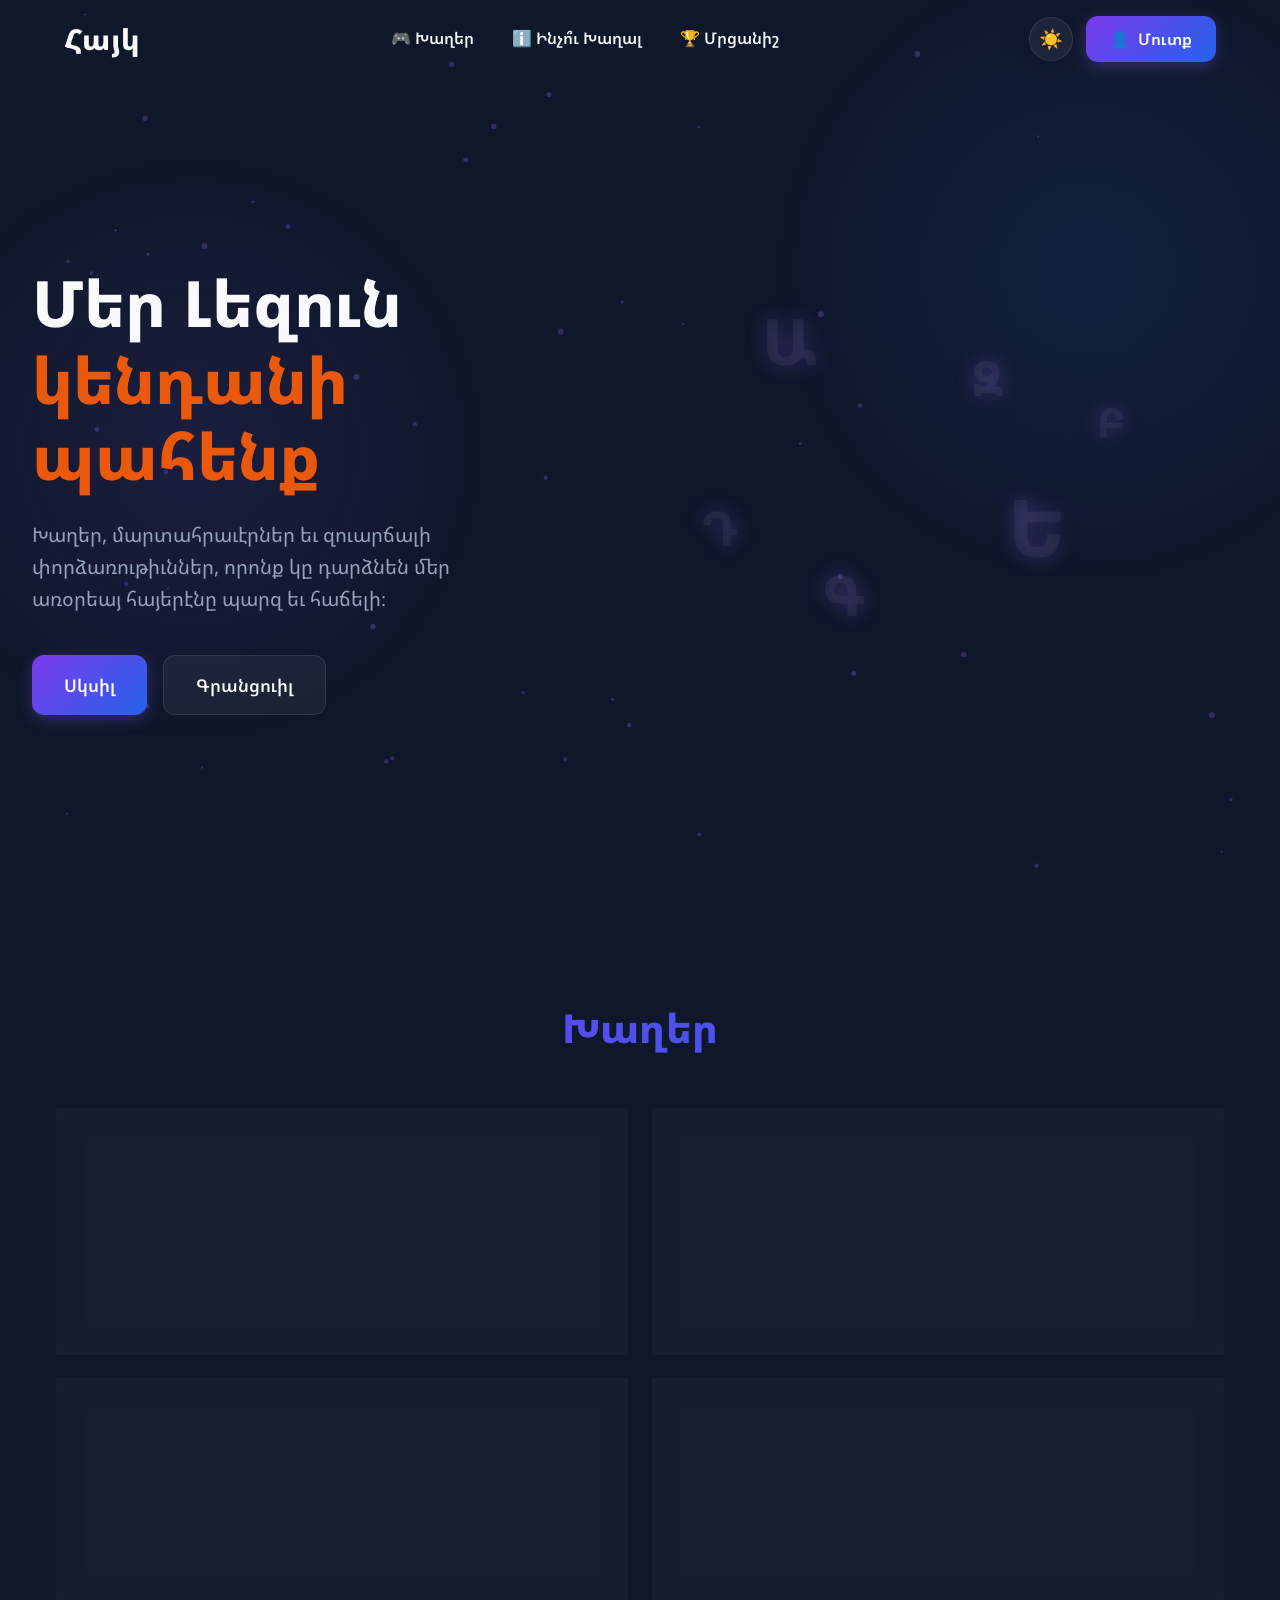
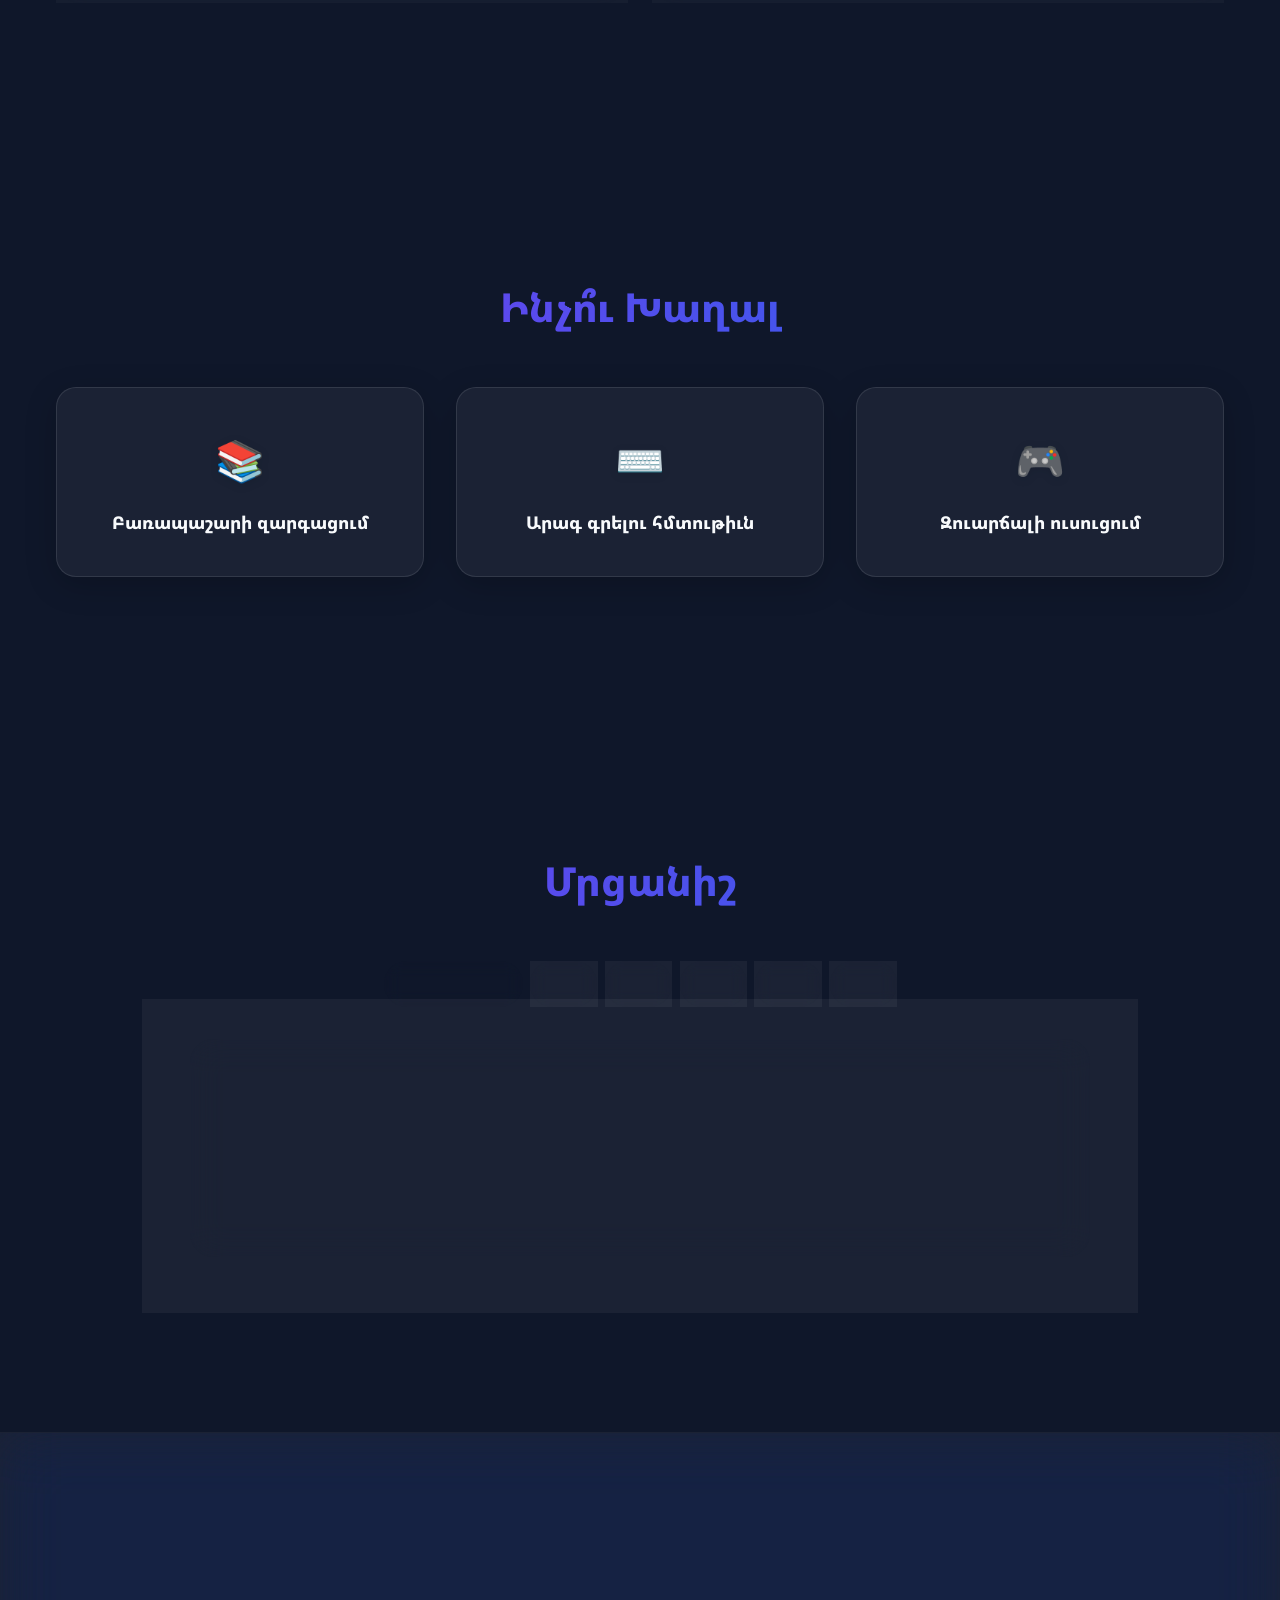
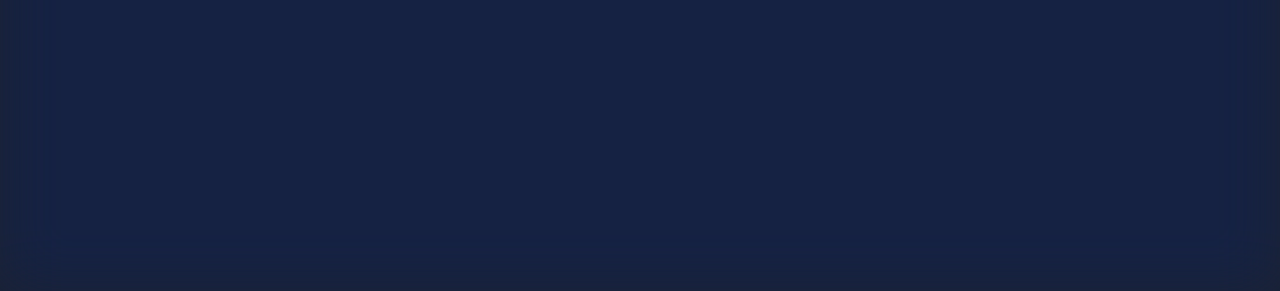
==== index.html @ 2da4c145 "Add files via upload" ====
<!DOCTYPE html>
<html lang="hy">

<head>
    <meta charset="UTF-8">
    <meta name="viewport" content="width=device-width, initial-scale=1.0, maximum-scale=1.0, user-scalable=no">
    <title>Հայկ</title>
    <!-- Fonts -->
    <link href="https://fonts.googleapis.com/css2?family=Noto+Sans+Armenian:wght@300;400;600;800&display=swap"
        rel="stylesheet">
    <link rel="stylesheet" href="css/style.css">
    <!-- PWA -->
    <link rel="manifest" href="manifest.json">
    <meta name="theme-color" content="#8b5cf6">
    <meta name="apple-mobile-web-app-capable" content="yes">
    <meta name="apple-mobile-web-app-status-bar-style" content="black-translucent">
    <link rel="apple-touch-icon" href="pics/logo.png">
    <link rel="icon" type="image/png" href="pics/logo.png">
    <!-- Supabase -->
    <script src="https://cdn.jsdelivr.net/npm/@supabase/supabase-js@2"></script>
    <script>
        // Failsafe: hide loader after 3 seconds if JS fails
        setTimeout(() => {
            const loader = document.getElementById('loader');
            if (loader && !loader.classList.contains('hidden')) {
                loader.classList.add('hidden');
                console.log('Loader hidden by failsafe');
            }
        }, 3000);
    </script>
</head>

<body class="dark-mode">
    <!-- Loading Overlay -->
    <div id="loader" class="loader-overlay">
        <div class="loader-spinner"></div>
    </div>

    <!-- Particles container -->
    <div id="particles-js"></div>

    <!-- Navbar -->
    <nav class="navbar">
        <div class="nav-container">
            <a href="#" class="logo">Հայկ</a>
            <div class="nav-links">
                <a href="#games" title="Խաղեր"><span class="nav-icon">🎮</span> <span class="nav-text">Խաղեր</span></a>
                <a href="#about" id="nav-dashboard-link" title="Մեր մասին"><span class="nav-icon">ℹ️</span> <span
                        class="nav-text">Ինչո՞ւ Խաղալ</span></a>
                <a href="#leaderboard" title="Մրցանիշ"><span class="nav-icon">🏆</span> <span
                        class="nav-text">Մրցանիշ</span></a>
            </div>
            <div class="nav-actions">
                <button id="dark-mode-toggle" class="icon-btn" aria-label="Toggle Dark Mode">☀️</button>
                <button id="auth-btn" class="btn-primary auth-btn-icon"><span class="auth-icon">👤</span> <span
                        class="auth-text">Մուտք</span></button>
                <button class="mobile-menu-btn" aria-label="Menu">☰</button>
            </div>
        </div>
    </nav>

    <!-- Hero Section -->
    <header id="hero" class="hero">
        <div class="hero-content">
            <h1 class="hero-title">Մեր Լեզուն<br><span>կենդանի պահենք</span></h1>
            <p class="hero-subtitle">Խաղեր, մարտահրաւէրներ եւ զուարճալի փորձառութիւններ, որոնք կը դարձնեն մեր առօրեայ հայերէնը պարզ եւ հաճելի։</p>
            <div class="hero-buttons">
                <a href="#games" class="btn-primary large">Սկսիլ</a>
                <button id="hero-signup-btn" class="btn-secondary large">Գրանցուիլ</button>
            </div>
        </div>
        <div class="hero-visual">
            <div class="floating-letters">
                <span>Ա</span><span>Բ</span><span>Գ</span><span>Դ</span><span>Ե</span><span>Զ</span>
            </div>
        </div>
    </header>

    <!-- Games Section -->
    <section id="games" class="section games-section">
        <h2 class="section-title">Խաղեր</h2>
        <div class="playful-games-grid">

            <!-- Game Card 1: Wordle -->
            <div class="app-card wordle-card">
                <div class="app-card-icon">🔠</div>
                <div class="app-card-info">
                    <h3>Բառիկ</h3>
                    <p>Գուշակէ՛ 5-տառնոց գաղտնի բառը: Ունիս միայն 6 փորձ 🧠</p>
                    <div class="app-card-tags">
                        <span class="tag">Տրամաբանութիւն</span>
                        <span class="tag">Ամէնօրեայ</span>
                    </div>
                </div>
                <a href="wordle.html" class="play-action-btn">
                    <span class="play-arrow">▶</span> <span class="btn-text">Խաղալ</span>
                </a>
            </div>

            <!-- Game Card 2: Typing -->
            <div class="app-card typing-card">
                <div class="app-card-icon">⚡</div>
                <div class="app-card-info">
                    <h3>Արագատիպ</h3>
                    <p>Որքա՞ն արագ կրնաս գրել: Փորձէ՛ քու մատներուդ արագութիւնը ժամանակին դէմ ⏱️</p>
                    <div class="app-card-tags">
                        <span class="tag">Արագութիւն</span>
                        <span class="tag">Մրցակցութիւն</span>
                    </div>
                </div>
                <a href="typing-game.html" class="play-action-btn">
                    <span class="play-arrow">▶</span> <span class="btn-text">Խաղալ</span>
                </a>
            </div>

            <!-- Game Card 3: Space -->
            <div class="app-card space-card">
                <div class="app-card-icon">🚀</div>
                <div class="app-card-info">
                    <h3>Աստղային Մարտ</h3>
                    <p>Պաշտպանէ՛ մոլորակդ ինկող աստղաքարերէն՝ արագ եւ ճիշդ գրելով 🌌</p>
                    <div class="app-card-tags">
                        <span class="tag">Արկածային</span>
                        <span class="tag">Արագութիւն</span>
                    </div>
                </div>
                <a href="ztype-game.html" class="play-action-btn">
                    <span class="play-arrow">▶</span> <span class="btn-text">Խաղալ</span>
                </a>
            </div>

            <!-- Game Card 4: Unscramble -->
            <div class="app-card bee-card">
                <div class="app-card-icon">🧩</div>
                <div class="app-card-info">
                    <h3>Տառախառն</h3>
                    <p>Վերադասաւորէ՛ տառերը եւ գտի՛ր պահուած բոլոր բառերը: Գտի՛ր գլխաւոր բառը 🔀</p>
                    <div class="app-card-tags">
                        <span class="tag">Բառապաշար</span>
                        <span class="tag">Հանգիստ</span>
                    </div>
                </div>
                <a href="spelling-bee.html" class="play-action-btn">
                    <span class="play-arrow">▶</span> <span class="btn-text">Խաղալ</span>
                </a>
            </div>

        </div>
    </section>

    <!-- Personal Dashboard (Shown when logged in) -->
    <section id="personal-dashboard" class="section personal-dashboard-section" style="display: none;">
        <h2 class="section-title">Արդիւնքներդ</h2>
        <div class="dashboard-grid playful-grid">

            <!-- Rank & XP Card -->
            <div class="dash-card xp-card playful-card glow-card">
                <div class="card-badge">🎯 Նպատակակէտ</div>
                <div class="rank-display">
                    <div class="rank-icon-wrapper" id="dash-rank-icon">🟤</div>
                    <div class="rank-info">
                        <h3 id="dash-rank-name">Պղինձ Գ</h3>
                        <div class="xp-value"><span id="dash-xp">0</span> <span class="xp-label">XP</span></div>
                    </div>
                </div>
                <div class="next-milestone playful-milestone" id="dash-milestone">
                    <div class="milestone-header">
                        <small id="dash-next-text">Յաջորդը՝ 1000 XP</small>
                    </div>
                    <div class="milestone-bar playful-bar">
                        <div class="milestone-fill candy-stripe" style="width: 0%;"></div>
                    </div>
                </div>
            </div>

            <!-- Streak Card -->
            <div class="dash-card streak-card playful-card bounce-hover">
                <div class="streak-header-playful">
                    <div class="fire-icon-large">🔥</div>
                    <div class="streak-details">
                        <h3>Օրական Շարք</h3>
                        <div class="streak-number-playful"><span id="dash-streak">0</span> Օր</div>
                    </div>
                </div>
                <div class="streak-calendar playful-calendar" id="dash-calendar">
                    <!-- Days will be generated by JS -->
                </div>
                <p class="dash-hint bubble-hint">Պահպանէ՛ շարքդ ամէն օր խաղալով:</p>
            </div>

        </div>
    </section>

    <!-- Why Play Section (Shown when logged out) -->
    <section id="about" class="section why-play-section">
        <h2 class="section-title">Ինչո՞ւ Խաղալ</h2>
        <div class="benefits-grid">
            <div class="benefit-card">
                <div class="b-icon">📚</div>
                <h4>Բառապաշարի զարգացում</h4>
            </div>
            <div class="benefit-card">
                <div class="b-icon">⌨️</div>
                <h4>Արագ գրելու հմտութիւն</h4>
            </div>
            <div class="benefit-card">
                <div class="b-icon">🎮</div>
                <h4>Զուարճալի ուսուցում</h4>
            </div>
        </div>
    </section>

    <!-- Leaderboard -->
    <section id="leaderboard" class="section leaderboard-section">
        <h2 class="section-title">Մրցանիշ</h2>

        <div class="leaderboard-filters">
            <button class="filter-btn active" data-game="total">Ընդհանուր</button>
            <button class="filter-btn" data-game="streak" title="Շարք">🔥</button>
            <button class="filter-btn" data-game="wordle" title="Բառիկ">🔠</button>
            <button class="filter-btn" data-game="bee" title="Տառախառն">🧩</button>
            <button class="filter-btn" data-game="typing" title="Արագատիպ">⚡</button>
            <button class="filter-btn" data-game="ztype" title="Աստղային Մարտ">🚀</button>
        </div>

        <div class="leaderboard-container glass-panel">
            <table class="leaderboard-table">
                <thead>
                    <tr>
                        <th>#</th>
                        <th>Անուն</th>
                        <th id="leaderboard-value-header" style="text-align: center;">XP</th>
                    </tr>
                </thead>
                <tbody id="leaderboard-body">
                    <!-- Dynamic rows will be inserted here -->
                    <tr>
                        <td colspan="3" style="text-align: center;">
                            <div class="dots-loader"><span></span><span></span><span></span></div>
                        </td>
                    </tr>
                </tbody>
            </table>
            <div class="leaderboard-footer" style="gap: 1rem;">
                <button id="show-all-leaderboard" class="btn-secondary small">Տեսնել աւելին</button>
                <button id="collapse-leaderboard" class="btn-secondary small" style="display: none;"
                    title="Փակել">🔼</button>
            </div>
        </div>
    </section>

    <!-- Footer -->
    <footer>
        <div class="footer-content">
            <div class="footer-brand">
                <div class="footer-logo">Հայկ |</div>
                <img src="pics/լոկո.png" alt="Հայկ լոգո" class="footer-logo-image">
            </div>
            <p>
                Ս.Պ.Միութեան «Ա. Մանուկեան» մասնաճիւղի <strong>ԳՐԱԿԱՆ ՅԱՆՁՆԱԽՈՒՄԲ</strong>
            </p>
            <div class="social-links">
                <a href="https://www.instagram.com/arf_sbm/">IG</a>
                <a href="https://www.facebook.com/profile.php?id=100078389700639">FB</a>
            </div>
            <div class="copyright"><a href="privacy-policy.html" style="color: inherit;text-decoration: none;">© 2026 Հայկ. Բոլոր իրաւունքները պաշտպանուած են։</a></div>
        </div>
    </footer>

    <!-- Auth Modal -->
    <div id="auth-modal" class="modal">
        <div class="modal-content glass-panel">
            <button class="close-modal" aria-label="Close Modal">&times;</button>
            <div class="auth-tabs">
                <button class="auth-tab active" data-tab="login">Մուտք</button>
                <button class="auth-tab" data-tab="signup">Գրանցուիլ</button>
            </div>

            <!-- Login Form -->
            <form id="login-form" class="auth-form active">
                <div class="form-group">
                    <label for="login-email">Ել-նամակ</label>
                    <input type="email" id="login-email" required>
                </div>
                <div class="form-group">
                    <label for="login-password">Գաղտնաբառ</label>
                    <input type="password" id="login-password" required>
                </div>
                <button type="submit" class="btn-primary w-100">Մուտք</button>
                
                <div class="auth-divider"><span>կամ</span></div>
                
                <button type="button" class="btn-google w-100" id="google-login-btn">
                    <img src="https://www.google.com/favicon.ico" alt="Google"> Շարունակել Google-ով
                </button>
                
                <div class="form-error" id="login-error"></div>
            </form>

            <!-- Signup Form -->
            <form id="signup-form" class="auth-form">
                <div class="form-group">
                    <label for="signup-name">Անուն</label>
                    <input type="text" id="signup-name" required pattern="^[ \u0530-\u058F]+$"
                        title="Խնդրեմ գրեցէ՛ք միայն հայերէն տառերով">
                </div>
                <div class="form-group">
                    <label for="signup-email">Ել-նամակ</label>
                    <input type="email" id="signup-email" required>
                </div>
                <div class="form-group">
                    <label for="signup-password">Գաղտնաբառ (նուազագոյնը 6 գիր)</label>
                    <input type="password" id="signup-password" required minlength="6">
                </div>
                <button type="submit" class="btn-primary w-100">Գրանցուիլ</button>
                
                <div class="auth-divider"><span>կամ</span></div>
                
                <button type="button" class="btn-google w-100" id="google-signup-btn">
                    <img src="https://www.google.com/favicon.ico" alt="Google"> Շարունակել Google-ով
                </button>
                
                <div class="form-error" id="signup-error"></div>
            </form>

            <!-- Verification Form (Hidden by default) -->
            <div id="verify-section" class="auth-form">
                <h3 style="margin-bottom: 1rem; text-align: center;">Հաստատել ել-նամակը</h3>
                <p style="font-size: 0.9rem; color: var(--text-muted); margin-bottom: 1.5rem; text-align: center;">
                    Մենք ձեր հաստատման թիւը ղրկեցինք ձեր ել-նամակին:
                </p>
                <div class="form-group">
                    <label for="verify-code">Հաստատման թիւ</label>
                    <input type="text" id="verify-code" placeholder="12345678" maxlength="8"
                        style="text-align: center; letter-spacing: 5px; font-size: 1.2rem;" required>
                </div>
                <button id="verify-btn" class="btn-primary w-100">Հաստատել</button>
                <div class="form-error" id="verify-error"></div>
                <button id="back-to-signup"
                    style="background: none; border: none; color: var(--primary); margin-top: 1rem; cursor: pointer; width: 100%; font-weight: 600;">Յետ
                    դէպի գրանցում</button>
            </div>
        </div>
    </div>

    <!-- Name Prompt Modal (For Google users/Missing Armenian name) - NON-SKIPPABLE -->
    <div id="name-prompt-modal" class="modal" data-noskip="true">
        <div class="modal-content glass-panel" style="max-width: 450px;">
            <h2 style="text-align: center; margin-bottom: 1rem;">Բարի եկաք</h2>
            <p style="text-align: center; margin-bottom: 2rem; color: var(--text-muted);">Խնդրեմ գրեցէ՛ք ձեր անունը <strong>հայերէն տառերով</strong> շարունակելու համար:</p>
            
            <form id="name-prompt-form">
                <div class="form-group">
                    <label for="prompt-full-name">Ձեր Անունը</label>
                    <input type="text" id="prompt-full-name" required placeholder="Անուն" pattern="^[ \u0530-\u058F]+$" title="Խնդրեմ գրեցէ՛ք միայն հայերէն տառերով">
                </div>
                <button type="submit" class="btn-primary w-100" style="padding: 1rem;">Հաստատել</button>
            </form>
        </div>
    </div>

    <!-- Toast Notification Container -->
    <div id="toast-container"></div>

    <script src="js/api.js"></script>
    <script src="js/app.js"></script>
</body>

</html>
---- css/style.css ----
/* css/style.css */
@import url('https://fonts.googleapis.com/css2?family=Noto+Sans+Armenian:wght@300;400;600;800&family=Outfit:wght@400;600;700;800&display=swap');

:root {
    /* Light Mode (Default variables if not dark mode) */
    --bg-darker: #f8fafc;
    --text-light: #0f172a;
    --text-muted: #475569;
    --primary: #7c3aed;
    --secondary: #2563eb;
    --accent: #ea580c;

    --glass-bg: rgba(255, 255, 255, 0.5);
    --glass-border: rgba(255, 255, 255, 0.7);
    --glass-shadow: 0 8px 32px 0 rgba(31, 38, 135, 0.1);

    --font-main: 'Noto Sans Armenian', 'Outfit', sans-serif;
}

body.dark-mode {
    /* Dark Mode variables */
    --bg-darker: #0f172a;
    --text-light: #f8fafc;
    --text-muted: #94a3b8;

    --glass-bg: rgba(255, 255, 255, 0.05);
    --glass-border: rgba(255, 255, 255, 0.1);
    --glass-shadow: 0 8px 32px 0 rgba(0, 0, 0, 0.2);
}

* {
    margin: 0;
    padding: 0;
    box-sizing: border-box;
    -webkit-tap-highlight-color: transparent;
    -webkit-touch-callout: none; 
    -webkit-user-select: none;   
    -moz-user-select: none;      
    -ms-user-select: none;      
    user-select: none;
}

html {
    scroll-behavior: smooth;
}

body {
    font-family: var(--font-main);
    background-color: var(--bg-darker);
    color: var(--text-light);
    line-height: 1.6;
    overflow-x: hidden;
    transition: background-color 0.3s ease, color 0.3s ease;
}

/* Background effects */
body::before {
    content: '';
    position: fixed;
    top: 0;
    left: 0;
    width: 100%;
    height: 100%;
    background: radial-gradient(circle at 15% 50%, rgba(139, 92, 246, 0.15), transparent 30%),
        radial-gradient(circle at 85% 30%, rgba(59, 130, 246, 0.15), transparent 30%);
    z-index: -2;
    pointer-events: none;
}

body.dark-mode::before {
    background: radial-gradient(circle at 15% 50%, rgba(139, 92, 246, 0.1), transparent 25%),
        radial-gradient(circle at 85% 30%, rgba(59, 130, 246, 0.1), transparent 25%);
}

/* Particles Canvas */
#particles-canvas {
    position: fixed;
    top: 0;
    left: 0;
    width: 100%;
    height: 100%;
    z-index: -1;
    pointer-events: none;
}

/* Loading Animation */
.loader-overlay {
    position: fixed;
    top: 0;
    left: 0;
    width: 100%;
    height: 100%;
    background: var(--bg-darker);
    display: flex;
    justify-content: center;
    align-items: center;
    z-index: 9999;
    transition: opacity 0.5s ease;
}

.loader-spinner {
    width: 50px;
    height: 50px;
    border: 5px solid rgba(139, 92, 246, 0.3);
    border-top-color: var(--primary);
    border-radius: 50%;
    animation: spin 1s linear infinite;
}

@keyframes spin {
    to {
        transform: rotate(360deg);
    }
}

.loader-overlay.hidden {
    opacity: 0;
    pointer-events: none;
}

/* Utilities */
.glass-panel {
    background: var(--glass-bg);
    backdrop-filter: blur(12px);
    -webkit-backdrop-filter: blur(12px);
    border: 1px solid var(--glass-border);
    border-radius: 20px;
    box-shadow: var(--glass-shadow);
}

.privacy-policy-page {
    min-height: 100vh;
    display: flex;
    justify-content: center;
    align-items: flex-start;
    padding: 6rem 1.25rem 3rem;
}

.privacy-policy {
    width: min(920px, 100%);
    padding: 2.5rem clamp(1.25rem, 3vw, 2.5rem);
    border-radius: 24px;
}

.privacy-page-header {
    display: flex;
    justify-content: space-between;
    align-items: center;
    gap: 1rem;
    margin-bottom: 1.25rem;
}

.privacy-back-link {
    display: inline-flex;
    align-items: center;
    gap: 0.4rem;
    color: var(--text-light);
    text-decoration: none;
    font-weight: 700;
    transition: color 0.3s ease, transform 0.3s ease;
}

.privacy-back-link:hover {
    color: var(--primary);
    transform: translateX(-2px);
}

.icon-btn {
    border: 1px solid var(--glass-border);
    background: var(--glass-bg);
    color: var(--text-light);
    border-radius: 999px;
    width: 44px;
    height: 44px;
    display: inline-flex;
    align-items: center;
    justify-content: center;
    cursor: pointer;
    box-shadow: var(--glass-shadow);
    transition: transform 0.2s ease, background 0.3s ease;
}

.icon-btn:hover {
    transform: translateY(-1px);
}

.privacy-policy h1 {
    font-size: clamp(1.7rem, 3vw, 2.35rem);
    margin-bottom: 0.75rem;
    background: linear-gradient(135deg, var(--primary), var(--secondary));
    -webkit-background-clip: text;
    -webkit-text-fill-color: transparent;
    line-height: 1.25;
}

.privacy-policy h2 {
    font-size: 1.2rem;
    margin: 1.4rem 0 0.8rem;
    color: var(--text-light);
    padding-bottom: 0.35rem;
    border-bottom: 1px solid rgba(255, 255, 255, 0.25);
}

.privacy-meta {
    margin-bottom: 1.25rem;
    color: var(--text-muted);
    font-weight: 600;
}

.privacy-policy p,
.privacy-policy li {
    color: var(--text-muted);
    margin-bottom: 0.8rem;
}

.privacy-policy ul {
    padding-left: 1.2rem;
    margin-bottom: 0.8rem;
}

.privacy-policy li {
    margin-bottom: 0.45rem;
}

.privacy-policy strong {
    color: var(--text-light);
}

.w-100 {
    width: 100%;
}

/* Typography */
h1,
h2,
h3,
h4 {
    font-weight: 800;
}

.section-title {
    text-align: center;
    font-size: 2.5rem;
    margin-bottom: 3rem;
    background: linear-gradient(to right, var(--primary), var(--secondary));
    -webkit-background-clip: text;
    -webkit-text-fill-color: transparent;
}

/* Buttons */
button,
.btn-primary,
.btn-secondary {
    font-family: var(--font-main);
    cursor: pointer;
    border: none;
    border-radius: 12px;
    padding: 0.75rem 1.5rem;
    font-size: 1rem;
    font-weight: 600;
    transition: all 0.3s ease;
    text-decoration: none;
    display: inline-block;
    text-align: center;
}

.btn-primary {
    background: linear-gradient(135deg, var(--primary), var(--secondary));
    color: white;
    box-shadow: 0 4px 15px rgba(139, 92, 246, 0.3);
}

.btn-primary:hover,
.btn-primary:focus {
    transform: translateY(-2px);
    box-shadow: 0 6px 20px rgba(139, 92, 246, 0.5);
    outline: none;
}

.btn-secondary {
    background: var(--glass-bg);
    color: var(--text-light);
    border: 1px solid var(--glass-border);
}

.btn-secondary:hover,
.btn-secondary:focus {
    background: rgba(139, 92, 246, 0.1);
    outline: none;
}

.btn-primary.large,
.btn-secondary.large {
    padding: 1rem 2rem;
    font-size: 1.1rem;
}

/* Navbar */
.navbar {
    position: fixed;
    top: 0;
    width: 100%;
    z-index: 1000;
    transition: padding 0.3s ease, border-color 0.3s ease, box-shadow 0.3s ease;
    padding: 1rem 0;
    background: transparent;
    border-bottom: 1px solid transparent;
}

.navbar::before {
    content: '';
    position: absolute;
    top: 0;
    left: 0;
    width: 100%;
    height: 100%;
    background: var(--glass-bg);
    backdrop-filter: blur(16px);
    -webkit-backdrop-filter: blur(16px);
    z-index: -1;
    opacity: 0;
    transition: opacity 0.3s ease;
    pointer-events: none;
}

.navbar.scrolled {
    border-bottom: 1px solid var(--glass-border);
    box-shadow: var(--glass-shadow);
}

.navbar.scrolled::before {
    opacity: 1;
}

.nav-container {
    max-width: 1200px;
    margin: 0 auto;
    padding: 0 1.5rem;
    display: flex;
    justify-content: space-between;
    align-items: center;
}

.logo {
    font-size: 1.8rem;
    font-weight: 800;
    color: var(--text-light);
    text-decoration: none;
    letter-spacing: 1px;
}

.nav-links {
    display: flex;
    align-items: center;
}

.nav-links a {
    color: var(--text-light);
    text-decoration: none;
    margin: 0 1.2rem;
    font-weight: 600;
    transition: color 0.3s;
}

@media (hover: hover) {
    .nav-links a:hover {
        color: var(--primary);
    }
}

.nav-links a.active {
    color: var(--primary);
}

.nav-links a:focus {
    outline: none;
}

.nav-actions {
    display: flex;
    align-items: center;
    gap: 0.8rem;
}

.welcome-text {
    font-weight: 600;
    color: var(--text-light);
    margin-right: 0.5rem;
    display: none;
}

.icon-btn {
    background: var(--glass-bg);
    border: 1px solid var(--glass-border);
    color: var(--text-light);
    width: 44px;
    height: 44px;
    padding: 0;
    display: flex;
    justify-content: center;
    align-items: center;
    font-size: 1.2rem;
    line-height: 1;
    border-radius: 50%;
    box-shadow: var(--glass-shadow);
    box-sizing: border-box;
}

.icon-btn:hover,
.icon-btn:focus {
    transform: scale(1.1);
    outline: none;
}

.auth-btn-icon {
    display: flex;
    align-items: center;
    gap: 0.5rem;
}

.nav-icon,
.auth-icon {
    font-style: normal;
}

.mobile-menu-btn {
    display: none;
    font-size: 1.5rem;
    cursor: pointer;
    background: transparent;
    color: var(--text-light);
    border: none;
    padding: 0 0.5rem;
}

/* --- Personal Dashboard Additions --- */
.playful-grid {
    display: grid;
    grid-template-columns: repeat(auto-fit, minmax(280px, 1fr));
    gap: 4rem;
    margin-bottom: 4rem;
}

.playful-card {
    background: rgba(255, 255, 255, 0.03);
    backdrop-filter: blur(15px);
    border: 1px solid rgba(255, 255, 255, 0.1);
    border-radius: 24px;
    position: relative;
    overflow: hidden;
    padding: 2rem;
    display: flex;
    flex-direction: column;
    justify-content: center;
    transition: transform 0.3s cubic-bezier(0.175, 0.885, 0.32, 1.275), box-shadow 0.3s ease;
}

.playful-card:hover {
    transform: translateY(-5px);
}

.glow-card:hover {
    box-shadow: 0 15px 30px rgba(139, 92, 246, 0.2);
    border-color: rgba(139, 92, 246, 0.3);
}

.bounce-hover:hover {
    box-shadow: 0 15px 30px rgba(239, 68, 68, 0.2);
    border-color: rgba(239, 68, 68, 0.3);
}

.card-badge {
    position: absolute;
    top: 15px;
    right: 15px;
    background: rgba(139, 92, 246, 0.2);
    color: #e2e8f0;
    padding: 4px 12px;
    border-radius: 20px;
    font-size: 0.75rem;
    font-weight: 700;
    letter-spacing: 0.5px;
}

.rank-display {
    display: flex;
    align-items: center;
    gap: 1.5rem;
    margin: 1.5rem 0;
    text-align: left;
}

.rank-icon-wrapper {
    font-size: 3.5rem;
    width: 80px;
    height: 80px;
    display: flex;
    align-items: center;
    justify-content: center;
    background: rgba(255, 255, 255, 0.05);
    border: 1px solid rgba(255, 255, 255, 0.1);
    border-radius: 20px;
    box-shadow: inset 0 0 20px rgba(255, 255, 255, 0.05);
    animation: float 3s ease-in-out infinite;
}

@keyframes float {

    0%,
    100% {
        transform: translateY(0);
    }

    50% {
        transform: translateY(-10px);
    }
}

.rank-info h3 {
    margin: 0;
    font-size: 1.5rem;
    color: var(--text-light);
    margin-bottom: 5px;
}

.xp-value {
    margin: 0;
    font-size: 2.2rem;
    line-height: 1;
    font-weight: 800;
    color: var(--primary);
    text-shadow: 0 0 20px rgba(139, 92, 246, 0.4);
}

.xp-label {
    font-size: 1rem;
    opacity: 0.7;
    font-weight: 600;
}

.playful-milestone {
    background: rgba(255, 255, 255, 0.03);
    border: 1px solid rgba(255, 255, 255, 0.05);
    padding: 1.2rem;
    border-radius: 16px;
    text-align: left;
    margin-top: auto;
}

.milestone-header {
    display: flex;
    justify-content: space-between;
    align-items: center;
    margin-bottom: 8px;
    font-weight: 600;
}

.progress-text {
    color: var(--text-light);
    font-size: 0.85rem;
}

.playful-bar {
    height: 12px;
    border-radius: 6px;
    background: rgba(255, 255, 255, 0.05);
    box-shadow: inset 0 2px 4px rgba(0, 0, 0, 0.2);
    overflow: hidden;
}

.candy-stripe {
    height: 100%;
    border-radius: 6px;
    background-image: linear-gradient(45deg,
            rgba(255, 255, 255, 0.15) 25%,
            transparent 25%,
            transparent 50%,
            rgba(255, 255, 255, 0.15) 50%,
            rgba(255, 255, 255, 0.15) 75%,
            transparent 75%,
            transparent);
    background-size: 20px 20px;
    animation: stripe-move 1s linear infinite;
    transition: width 1s ease-out, background-color 0.5s ease;
}

@keyframes stripe-move {
    0% {
        background-position: 0 0, 0 0;
    }

    100% {
        background-position: 20px 0, 0 0;
    }
}

.streak-header-playful {
    display: flex;
    align-items: center;
    gap: 1.5rem;
    margin-bottom: 2rem;
    text-align: left;
}

.fire-icon-large {
    font-size: 4rem;
    animation: fire-flicker 2s infinite alternate;
}

@keyframes fire-flicker {
    0% {
        transform: scale(1) rotate(-5deg);
        filter: drop-shadow(0 0 10px rgba(239, 68, 68, 0.5));
    }

    100% {
        transform: scale(1.1) rotate(5deg);
        filter: drop-shadow(0 0 20px rgba(239, 68, 68, 0.8));
    }
}

.streak-details h3 {
    margin: 0;
    color: var(--text-muted);
    font-size: 1rem;
    text-transform: uppercase;
    letter-spacing: 1px;
}

.streak-number-playful {
    font-size: 1.2rem;
    font-weight: 800;
    color: hsl(0, 80%, 60%);
    line-height: 1;
    text-shadow: 0 0 15px rgba(239, 68, 68, 0.3);
}

.streak-number-playful span {
    font-size: 3rem;
}

.streak-alert {
    animation: alert-pulse 2s infinite ease-in-out;
    border: 1px solid rgba(239, 68, 68, 0.5);
}

@keyframes alert-pulse {
    0% {
        box-shadow: 0 0 0 0 rgba(239, 68, 68, 0.4);
    }

    70% {
        box-shadow: 0 0 0 15px rgba(239, 68, 68, 0);
    }

    100% {
        box-shadow: 0 0 0 0 rgba(239, 68, 68, 0);
    }
}

.playful-calendar {
    display: flex;
    justify-content: space-between;
    gap: 8px;
    background: transparent;
    padding: 0;
    margin-bottom: 1.5rem;
}

.playful-calendar .cal-day {
    width: 35px;
    height: 35px;
    display: flex;
    align-items: center;
    justify-content: center;
    border-radius: 12px;
    font-weight: 800;
    font-size: 0.8rem;
    color: var(--text-muted);
    border: 2px solid rgba(255, 255, 255, 0.05);
    background: rgba(255, 255, 255, 0.05);
    transition: all 0.3s ease;
}

.playful-calendar .cal-day.active {
    background: linear-gradient(135deg, #f59e0b, #ea580c);
    color: white;
    border-color: transparent;
    transform: scale(1.1);
    box-shadow: 0 0 10px rgba(234, 88, 12, 0.4);
}

.playful-calendar .cal-day.stale {
    background: linear-gradient(135deg, #ef4444, #991b1b);
    color: white;
    border-color: transparent;
    transform: scale(1.05);
    box-shadow: 0 0 8px rgba(239, 68, 68, 0.3);
}

/* Removed Rank Up Achievement Animation to index.css */

/* --- Why Play Section --- */
/* Hero Section */
.hero {
    min-height: 100vh;
    display: flex;
    align-items: center;
    max-width: 1400px;
    margin: 0 auto;
    padding: 0 2rem;
    padding-top: 5rem;
}

.hero-content {
    flex: 1;
    z-index: 2;
}

.hero-title {
    font-size: 4rem;
    line-height: 1.2;
    margin-bottom: 1.5rem;
}

.hero-title span {
    color: var(--accent);
}

.hero-subtitle {
    font-size: 1.25rem;
    color: var(--text-muted);
    margin-bottom: 2.5rem;
    max-width: 500px;
}

.hero-buttons {
    display: flex;
    gap: 1rem;
}

.hero-visual {
    flex: 1;
    position: relative;
    height: 500px;
    display: flex;
    justify-content: center;
    align-items: center;
}

/* Floating Letters Animation */
.floating-letters {
    position: relative;
    width: 100%;
    height: 100%;
}

.floating-letters span {
    position: absolute;
    font-size: 3rem;
    font-weight: 800;
    color: rgba(139, 92, 246, 0.15);
    animation: float 6s infinite ease-in-out;
    user-select: none;
}

body.dark-mode .floating-letters span {
    color: rgba(255, 255, 255, 0.05);
    text-shadow: 0 0 20px rgba(139, 92, 246, 0.3);
}

.floating-letters span:nth-child(1) {
    top: 10%;
    left: 20%;
    animation-delay: 0s;
    font-size: 4rem;
    color: rgba(139, 92, 246, 0.2);
}

.floating-letters span:nth-child(2) {
    top: 30%;
    right: 20%;
    animation-delay: 1s;
    font-size: 2.5rem;
    color: rgba(59, 130, 246, 0.2);
}

.floating-letters span:nth-child(3) {
    bottom: 20%;
    left: 30%;
    animation-delay: 2s;
    font-size: 3.5rem;
    color: rgba(249, 115, 22, 0.2);
}

.floating-letters span:nth-child(4) {
    top: 50%;
    left: 10%;
    animation-delay: 3s;
    color: rgba(139, 92, 246, 0.2);
}

.floating-letters span:nth-child(5) {
    bottom: 30%;
    right: 30%;
    animation-delay: 4s;
    font-size: 5rem;
    color: rgba(59, 130, 246, 0.2);
}

.floating-letters span:nth-child(6) {
    top: 20%;
    right: 40%;
    animation-delay: 5s;
    color: rgba(249, 115, 22, 0.2);
}

@keyframes float {

    0%,
    100% {
        transform: translateY(0) rotate(0deg);
    }

    50% {
        transform: translateY(-20px) rotate(10deg);
    }
}

/* Sections */
.section {
    padding: 6rem 1rem;
    max-width: 1200px;
    margin: 0 auto 5rem auto;
}

/* --- New Playful App Cards --- */
.playful-games-grid {
    display: grid;
    gap: 1.5rem;
    grid-template-columns: 1fr;
}

@media (min-width: 900px) {
    .playful-games-grid {
        grid-template-columns: repeat(2, 1fr);
    }
}

.app-card {
    display: flex;
    flex-direction: column;
    background: rgba(255, 255, 255, 0.03);
    backdrop-filter: blur(15px);
    border: 1px solid rgba(255, 255, 255, 0.1);
    border-radius: 24px;
    padding: 1.5rem;
    transition: all 0.3s cubic-bezier(0.175, 0.885, 0.32, 1.275);
    position: relative;
    overflow: hidden;
    text-align: left;
}

@media (min-width: 600px) {
    .app-card {
        flex-direction: row;
        align-items: center;
        padding: 2rem;
    }
}

.app-card:hover {
    transform: translateY(-5px) scale(1.02);
    background: rgba(255, 255, 255, 0.05);
}

.app-card-icon {
    font-size: 3.5rem;
    width: 80px;
    height: 80px;
    display: flex;
    align-items: center;
    justify-content: center;
    background: rgba(255, 255, 255, 0.05);
    border-radius: 20px;
    margin-bottom: 1.5rem;
    flex-shrink: 0;
    box-shadow: inset 0 0 15px rgba(255, 255, 255, 0.05);
    transition: transform 0.3s ease;
}

@media (min-width: 600px) {
    .app-card-icon {
        margin-bottom: 0;
        margin-right: 1.5rem;
    }
}

.app-card:hover .app-card-icon {
    transform: scale(1.1) rotate(5deg);
}

.app-card-info {
    flex-grow: 1;
}

.app-card-info h3 {
    font-size: 1.5rem;
    font-weight: 800;
    margin-bottom: 0.5rem;
    color: var(--text-light);
}

.app-card-info p {
    font-size: 0.95rem;
    color: var(--text-muted);
    margin-bottom: 1rem;
    line-height: 1.5;
}

.app-card-tags {
    display: flex;
    gap: 0.5rem;
    flex-wrap: wrap;
    margin-bottom: 1.5rem;
}

@media (min-width: 600px) {
    .app-card-tags {
        margin-bottom: 0;
    }
}

.app-card-tags .tag {
    background: rgba(255, 255, 255, 0.08);
    color: var(--text-light);
    font-size: 0.75rem;
    padding: 4px 10px;
    border-radius: 12px;
    font-weight: 600;
}

.play-action-btn {
    background: var(--primary);
    color: white;
    border: none;
    border-radius: 16px;
    padding: 1rem 1.5rem;
    font-size: 1rem;
    font-weight: 700;
    cursor: pointer;
    display: flex;
    align-items: center;
    justify-content: center;
    gap: 0.5rem;
    transition: all 0.3s ease;
    width: 100%;
    text-decoration: none;
}

@media (min-width: 600px) {
    .play-action-btn {
        width: auto;
        margin-left: 1.5rem;
        flex-shrink: 0;
        padding: 0.8rem 1.5rem;
    }
}

.play-action-btn:hover {
    background: var(--secondary);
    transform: scale(1.05);
    box-shadow: 0 10px 20px rgba(59, 130, 246, 0.3);
}

.play-arrow {
    font-size: 1.2rem;
}

/* Theme specific accents */
/* Wordle (Green) */
.wordle-card {
    border-color: rgba(16, 185, 129, 0.3);
}

.wordle-card .app-card-icon {
    color: #10b981;
    background: rgba(16, 185, 129, 0.1);
}

.wordle-card .play-action-btn {
    background: #10b981;
    box-shadow: 0 4px 12px rgba(16, 185, 129, 0.2);
}

.wordle-card .play-action-btn:hover {
    background: #059669;
    box-shadow: 0 8px 20px rgba(16, 185, 129, 0.4);
}

.wordle-card:hover {
    border-color: #10b981;
    box-shadow: 0 15px 35px rgba(16, 185, 129, 0.15);
}

/* Typing (Red) */
.typing-card {
    border-color: rgba(239, 68, 68, 0.3);
}

.typing-card .app-card-icon {
    color: #ef4444;
    background: rgba(239, 68, 68, 0.1);
}

.typing-card .play-action-btn {
    background: #ef4444;
    box-shadow: 0 4px 12px rgba(239, 68, 68, 0.2);
}

.typing-card .play-action-btn:hover {
    background: #dc2626;
    box-shadow: 0 8px 20px rgba(239, 68, 68, 0.4);
}

.typing-card:hover {
    border-color: #ef4444;
    box-shadow: 0 15px 35px rgba(239, 68, 68, 0.15);
}

/* Space (Blue) */
.space-card {
    border-color: rgba(59, 130, 246, 0.3);
}

.space-card .app-card-icon {
    color: #3b82f6;
    background: rgba(59, 130, 246, 0.1);
}

.space-card .play-action-btn {
    background: #3b82f6;
    box-shadow: 0 4px 12px rgba(59, 130, 246, 0.2);
}

.space-card .play-action-btn:hover {
    background: #2563eb;
    box-shadow: 0 8px 20px rgba(59, 130, 246, 0.4);
}

.space-card:hover {
    border-color: #3b82f6;
    box-shadow: 0 15px 35px rgba(59, 130, 246, 0.15);
}

/* Bee (Yellow) */
.bee-card {
    border-color: rgba(245, 158, 11, 0.3);
}

.bee-card .app-card-icon {
    color: #f59e0b;
    background: rgba(245, 158, 11, 0.1);
}

.bee-card .play-action-btn {
    background: #f59e0b;
    box-shadow: 0 4px 12px rgba(245, 158, 11, 0.2);
}

.bee-card .play-action-btn:hover {
    background: #d97706;
    box-shadow: 0 8px 20px rgba(245, 158, 11, 0.4);
}

.bee-card:hover {
    border-color: #f59e0b;
    box-shadow: 0 15px 35px rgba(245, 158, 11, 0.15);
}

/* Benefits Grid */
.benefits-grid {
    display: grid;
    grid-template-columns: repeat(auto-fit, minmax(200px, 1fr));
    gap: 2rem;
}

.benefit-card {
    text-align: center;
    padding: 2.5rem 1.5rem;
    background: var(--glass-bg);
    border-radius: 20px;
    border: 1px solid var(--glass-border);
    transition: transform 0.3s, box-shadow 0.3s;
    box-shadow: var(--glass-shadow);
}

.benefit-card:hover {
    transform: translateY(-5px);
    box-shadow: 0 10px 30px rgba(59, 130, 246, 0.15);
}

.b-icon {
    font-size: 2.5rem;
    margin-bottom: 1rem;
    filter: drop-shadow(0 2px 4px rgba(0, 0, 0, 0.1));
}

.benefit-card h4 {
    font-size: 1.1rem;
    color: var(--text-light);
}

.leaderboard-filters {
    display: flex;
    justify-content: center;
    gap: 0.5rem;
    margin-bottom: 2rem;
    padding: 0 1rem;
    overflow-x: auto;
    scrollbar-width: none;
    /* Firefox */
    -ms-overflow-style: none;
    /* IE and Edge */
}

.leaderboard-filters::-webkit-scrollbar {
    display: none;
    /* Chrome, Safari, Opera */
}

.filter-btn {
    background: var(--glass-bg);
    border: 1px solid var(--glass-border);
    padding: 0.7rem 1.4rem;
    border-radius: 30px;
    color: var(--text-light);
    cursor: pointer;
    font-size: 1rem;
    font-weight: 600;
    transition: all 0.3s cubic-bezier(0.4, 0, 0.2, 1);
    backdrop-filter: blur(8px);
    white-space: nowrap;
    flex-shrink: 0;
}

/* Individual Game Colors */
.filter-btn[data-game="total"].active {
    background: #6366f1;
    border-color: #6366f1;
}

.filter-btn[data-game="wordle"].active {
    background: #10b981;
    border-color: #10b981;
}

.filter-btn[data-game="bee"].active {
    background: #f59e0b;
    border-color: #f59e0b;
}

.filter-btn[data-game="typing"].active {
    background: #ef4444;
    border-color: #ef4444;
}

.filter-btn[data-game="ztype"].active {
    background: #0ea5e9;
    border-color: #0ea5e9;
}

.filter-btn:hover {
    background: rgba(255, 255, 255, 0.1);
}

.filter-btn.active {
    color: white;
    box-shadow: 0 8px 20px rgba(0, 0, 0, 0.2);
}

@media (max-width: 600px) {
    .leaderboard-filters {
        justify-content: flex-start;
    }
}

.leaderboard-footer {
    display: flex;
    justify-content: center;
    padding: 1.5rem;
    border-top: 1px solid var(--glass-border);
}

/* Leaderboard */
.leaderboard-container {
    overflow: hidden;
    /* Container holds the rounded corners */
    margin: 0 auto;
    max-width: 900px;
}

.leaderboard-table {
    width: 100%;
    border-collapse: collapse;
    font-size: 1rem;
}

.leaderboard-table th {
    padding: 1.2rem 1rem;
    text-align: left;
    color: var(--text-muted);
    font-weight: 700;
    font-size: 0.85rem;
    text-transform: uppercase;
    letter-spacing: 1px;
    border-bottom: 2px solid var(--glass-border);
}

.leaderboard-table td {
    padding: 1rem;
    vertical-align: middle;
    border-bottom: 1px solid rgba(255, 255, 255, 0.05);
}

.leaderboard-table tbody tr {
    transition: all 0.3s ease;
}

.leaderboard-table tbody tr:hover {
    background: rgba(139, 92, 246, 0.1);
    transform: scale(1.01);
    z-index: 10;
    position: relative;
}

.loading-fade {
    opacity: 0.5;
    pointer-events: none;
    transition: opacity 0.3s ease;
    filter: blur(1px);
}

@keyframes pulse-bg {
    0% {
        background-color: rgba(255, 255, 255, 0.05);
    }

    50% {
        background-color: rgba(255, 255, 255, 0.1);
    }

    100% {
        background-color: rgba(255, 255, 255, 0.05);
    }
}

.loading-fade tr {
    animation: pulse-bg 1.5s infinite ease-in-out;
}

/* Dots Loader */
.dots-loader {
    display: flex;
    justify-content: center;
    align-items: center;
    gap: 4px;
    height: 20px;
}

.dots-loader span {
    width: 6px;
    height: 6px;
    background-color: currentColor;
    border-radius: 50%;
    display: inline-block;
    animation: dots-pulse 1.4s infinite ease-in-out both;
}

.dots-loader span:nth-child(1) {
    animation-delay: -0.32s;
}

.dots-loader span:nth-child(2) {
    animation-delay: -0.16s;
}

@keyframes dots-pulse {

    0%,
    80%,
    100% {
        transform: scale(0);
        opacity: 0.3;
    }

    40% {
        transform: scale(1);
        opacity: 1;
    }
}



.rank-cell {
    font-weight: 800;
    font-size: 1.2rem;
    width: 60px;
    text-align: center !important;
}

.player-name-cell {
    min-width: 150px;
    max-width: 140px;
    /* Base for mobile */
    overflow: hidden;
    text-overflow: ellipsis;
    white-space: nowrap;
}

.player-name-cell strong {
    color: var(--text-light);
    font-size: 1.1rem;
}

.score-cell {
    font-weight: 700;
    color: var(--primary);
    font-size: 1.1rem;
}

.score-cell small {
    font-size: 0.7rem;
    opacity: 0.7;
    margin-left: 2px;
}

.streak-cell {
    white-space: nowrap;
    font-weight: 600;
}

/* Rank Specific Styling */
.rank-gold {
    background: linear-gradient(90deg, rgba(251, 191, 36, 0.1) 0%, transparent 100%);
}

.rank-gold .rank-cell {
    font-size: 1.8rem;
}

.rank-gold .player-name-cell strong {
    color: #fbbf24;
    text-shadow: 0 0 10px rgba(251, 191, 36, 0.3);
}

.rank-silver {
    background: linear-gradient(90deg, rgba(148, 163, 184, 0.1) 0%, transparent 100%);
}

.rank-silver .rank-cell {
    font-size: 1.6rem;
}

.rank-bronze {
    background: linear-gradient(90deg, rgba(180, 83, 9, 0.1) 0%, transparent 100%);
}

.rank-bronze .rank-cell {
    font-size: 1.4rem;
}

.rank-current-user {
    background: rgba(139, 92, 246, 0.15);
    box-shadow: inset 4px 0 0 var(--primary);
    position: relative;
}

.rank-current-user::after {
    content: 'Դուն';
    position: absolute;
    left: 10px;
    top: 5px;
    font-size: 0.6rem;
    background: var(--primary);
    color: white;
    padding: 2px 6px;
    border-radius: 4px;
    text-transform: uppercase;
    font-weight: 800;
}


/* Mobile Adjustments */
@media (max-width: 600px) {

    .leaderboard-table th,
    .leaderboard-table td {
        padding: 0.8rem 0.5rem;
    }

    .leaderboard-table th {
        font-size: 0.7rem;
    }

    .rank-cell {
        width: 40px;
        font-size: 1rem;
    }

    .player-name-cell {
        max-width: 100px;
    }

    .player-name-cell strong {
        font-size: 0.95rem;
    }

    .score-cell {
        font-size: 1rem;
    }
}

@media (min-width: 768px) {
    .player-name-cell {
        max-width: 350px;
    }
}


footer {
    background: var(--glass-bg);
    padding: 6rem 2rem;
    text-align: center;
    border-top: 1px solid var(--glass-border);
    margin-top: 0;
    /* Remove margin to let it blend with the floor */
    backdrop-filter: blur(30px) saturate(180%);
    position: relative;
    z-index: 10;
}

.footer-content {
    max-width: 800px;
    margin: 0 auto;
}

.footer-brand {
    display: flex;
    align-items: center;
    justify-content: center;
    gap: 0.75rem;
    margin-bottom: 1rem;
    flex-wrap: wrap;
}

.footer-logo {
    font-size: 2.5rem;
    font-weight: 800;
    margin-bottom: 0;
    color: var(--text-light);
}

.footer-logo-image {
    display: block;
    width: 90px;
    height: auto;
    margin: 0;
    opacity: 0.95;
}

.footer-content p {
    color: var(--text-muted);
    margin-bottom: 2rem;
    font-size: 1.1rem;
    font-weight: 600;
}

.social-links {
    margin-bottom: 2rem;
    display: flex;
    justify-content: center;
    gap: 1.5rem;
}

.social-links a {
    color: var(--text-light);
    text-decoration: none;
    font-weight: 700;
    transition: color 0.3s, transform 0.3s;
    background: var(--glass-bg);
    padding: 0.5rem 1rem;
    border-radius: 12px;
    border: 1px solid var(--glass-border);
}

.social-links a:hover {
    color: var(--primary);
    transform: translateY(-3px);
}

.copyright {
    color: var(--text-muted);
    font-size: 0.9rem;
    font-weight: 600;
}

html.modal-open,
body.modal-open {
    overflow: hidden !important;
}

/* Auth Modal */
.modal {
    display: none;
    position: fixed;
    top: 0;
    left: 0;
    width: 100%;
    height: 100%;
    background: rgba(0, 0, 0, 0.6);
    backdrop-filter: blur(5px);
    z-index: 2000;
    align-items: center;
    justify-content: center;
    opacity: 0;
    transition: opacity 0.3s ease;
}

.modal.show {
    display: flex;
    opacity: 1;
}

.modal-content {
    width: 100%;
    max-width: 400px;
    padding: 2.5rem;
    position: relative;
    transform: translateY(-20px);
    transition: transform 0.3s ease;
    background: var(--glass-bg);
    backdrop-filter: blur(16px);
    -webkit-backdrop-filter: blur(16px);
    border: 1px solid var(--glass-border);
    border-radius: 24px;
    box-shadow: var(--glass-shadow);
}

.glass-panel {
    background: var(--glass-bg);
    backdrop-filter: blur(16px);
    -webkit-backdrop-filter: blur(16px);
    border: 1px solid var(--glass-border);
    border-radius: 24px;
    box-shadow: var(--glass-shadow);
}

.modal.show .modal-content {
    transform: translateY(0);
}

.close-modal {
    position: absolute;
    top: 1rem;
    right: 1.5rem;
    font-size: 1.5rem;
    cursor: pointer;
    color: var(--text-muted);
    border: none;
    background: none;
}

.close-modal:hover {
    color: var(--text-light);
}

.auth-tabs {
    display: flex;
    margin-bottom: 2rem;
    border-bottom: 1px solid var(--glass-border);
}

.auth-tab {
    flex: 1;
    background: none;
    border: none;
    color: var(--text-muted);
    padding: 1rem;
    font-weight: 700;
    border-bottom: 2px solid transparent;
    border-radius: 0;
}

.auth-tab.active {
    color: var(--primary);
    border-bottom: 2px solid var(--primary);
}

.auth-form {
    display: none;
}

.auth-form.active {
    display: block;
    animation: fadeIn 0.3s ease;
}

@keyframes fadeIn {
    from {
        opacity: 0;
        transform: translateY(10px);
    }

    to {
        opacity: 1;
        transform: translateY(0);
    }
}

.form-group {
    margin-bottom: 1.5rem;
    text-align: left;
}

.form-group label {
    display: block;
    margin-bottom: 0.5rem;
    font-size: 0.9rem;
    color: var(--text-muted);
    font-weight: 600;
}

.form-group input {
    width: 100%;
    padding: 0.85rem 1rem;
    background: rgba(255, 255, 255, 0.05);
    border: 1px solid var(--glass-border);
    border-radius: 12px;
    color: var(--text-light);
    font-family: var(--font-main);
    transition: all 0.3s ease;
    font-weight: 600;
}

body:not(.dark-mode) .form-group input {
    background: rgba(255, 255, 255, 0.8);
    border-color: #cbd5e1;
}

.form-group input:focus {
    outline: none;
    border-color: var(--primary);
    box-shadow: 0 0 10px rgba(139, 92, 246, 0.2);
}

.form-error {
    color: #ef4444;
    font-size: 0.85rem;
    margin-top: 1rem;
    text-align: center;
    font-weight: 600;
}

.auth-divider {
    display: flex;
    align-items: center;
    text-align: center;
    margin: 1.5rem 0;
    color: var(--text-muted);
    font-size: 0.85rem;
}

.auth-divider::before,
.auth-divider::after {
    content: '';
    flex: 1;
    border-bottom: 1px solid var(--glass-border);
}

.auth-divider:not(:empty)::before {
    margin-right: .5em;
}

.auth-divider:not(:empty)::after {
    margin-left: .5em;
}

.btn-google {
    display: flex;
    align-items: center;
    justify-content: center;
    gap: 12px;
    background: rgba(255, 255, 255, 0.05);
    color: var(--text-light);
    border: 1px solid var(--glass-border);
    padding: 0.8rem;
    border-radius: 12px;
    font-weight: 700;
    cursor: pointer;
    transition: all 0.3s cubic-bezier(0.4, 0, 0.2, 1);
    width: 100%;
}

.btn-google img {
    width: 18px;
    height: 18px;
}

.btn-google:hover {
    background: rgba(255, 255, 255, 0.1);
    transform: translateY(-2px);
    border-color: rgba(255, 255, 255, 0.3);
    box-shadow: 0 4px 12px rgba(0, 0, 0, 0.2);
}

.btn-google:active {
    transform: translateY(0);
}

body:not(.dark-mode) .btn-google {
    background: #ffffff;
    color: #444;
    border: 1px solid #e0e0e0;
    box-shadow: 0 2px 5px rgba(0, 0, 0, 0.05);
}

body:not(.dark-mode) .btn-google:hover {
    background: #fcfcfc;
    border-color: #d0d0d0;
    box-shadow: 0 4px 10px rgba(0, 0, 0, 0.1);
}

/* Toasts */
#toast-container {
    position: fixed;
    bottom: 2rem;
    right: 2rem;
    z-index: 3000;
    display: flex;
    flex-direction: column;
    gap: 1rem;
}

.toast {
    background: var(--glass-bg);
    backdrop-filter: blur(12px);
    border-left: 4px solid var(--primary);
    padding: 1rem 1.5rem;
    border-radius: 12px;
    color: var(--text-light);
    box-shadow: var(--glass-shadow);
    transform: translateX(120%);
    transition: transform 0.3s cubic-bezier(0.68, -0.55, 0.265, 1.55);
    font-weight: 600;
}

.toast.show {
    transform: translateX(0);
}

.toast.error {
    border-left-color: #ef4444;
}

.toast.success {
    border-left-color: #10b981;
}

.toast.streak {
    border-left-color: #f97316;
    background: linear-gradient(135deg, var(--glass-bg), rgba(249, 115, 22, 0.25));
    animation: streak-shake 0.5s ease-in-out, streak-glow 1.5s infinite alternate;
    box-shadow: 0 0 15px rgba(249, 115, 22, 0.4);
}

@keyframes streak-glow {
    from {
        box-shadow: 0 0 10px rgba(249, 115, 22, 0.2);
    }

    to {
        box-shadow: 0 0 25px rgba(249, 115, 22, 0.6);
    }
}

@keyframes streak-shake {

    0%,
    100% {
        transform: translateX(0) scale(1);
    }

    25% {
        transform: translateX(-5px) scale(1.05);
    }

    50% {
        transform: translateX(5px) scale(1.05);
    }

    75% {
        transform: translateX(-5px) scale(1.05);
    }
}

.toast.streak::after {
    content: '🔥';
    position: absolute;
    top: -15px;
    right: -15px;
    font-size: 2rem;
    animation: flame-pulse 1s infinite alternate;
}

@keyframes flame-pulse {
    from {
        transform: scale(1) rotate(-10deg);
        filter: drop-shadow(0 0 5px #f97316) brightness(1);
    }

    to {
        transform: scale(1.4) rotate(10deg);
        filter: drop-shadow(0 0 20px #fbbf24) brightness(1.2);
    }
}

/* Responsive tweaks for mobile */
@media (max-width: 900px) {
    body {
        padding-bottom: 90px;
    }

    .nav-links {
        display: flex;
        position: fixed;
        top: auto;
        bottom: 20px;
        left: 50%;
        transform: translateX(-50%);
        width: 92%;
        max-width: 450px;
        background: rgba(15, 23, 42, 0.75);
        backdrop-filter: blur(30px) saturate(180%);
        -webkit-backdrop-filter: blur(30px) saturate(180%);
        flex-direction: row;
        justify-content: space-between;
        align-items: center;
        padding: 0.5rem 0.5rem;
        border: 1px solid rgba(255, 255, 255, 0.08);
        border-radius: 40px;
        box-shadow: 0 15px 35px rgba(0, 0, 0, 0.5);
        z-index: 1000;
        gap: 0;
    }

    body:not(.dark-mode) .nav-links {
        background: rgba(255, 255, 255, 0.85);
        border: 1px solid rgba(0, 0, 0, 0.05);
        box-shadow: 0 10px 30px rgba(0, 0, 0, 0.1);
    }

    .nav-links.active {
        display: flex;
        /* Always flex on mobile */
    }

    .nav-links a {
        display: flex;
        flex-direction: column;
        align-items: center;
        justify-content: center;
        gap: 0.2rem;
        margin: 0;
        padding: 0.6rem 0.8rem;
        border-radius: 90px;
        font-size: 0.75rem;
        font-weight: 700;
        color: var(--text-muted);
        transition: all 0.3s ease;
        flex: 1;
        text-align: center;
        -webkit-tap-highlight-color: transparent;
    }

    @media (pointer: fine) {
        .nav-links a:hover {
            background: rgba(139, 92, 246, 0.15);
            color: var(--primary);
        }
    }

    .nav-links a.active {
        background: rgba(139, 92, 246, 0.15);
        color: var(--primary);
    }

    .nav-links a:focus {
        outline: none;
    }

    @media (pointer: fine) {
        body:not(.dark-mode) .nav-links a:hover {
            background: rgba(139, 92, 246, 0.1);
        }
    }

    body:not(.dark-mode) .nav-links a.active {
        background: rgba(139, 92, 246, 0.1);
        color: var(--primary);
    }

    .nav-links a:active,
    .nav-links a:focus {
        background: transparent !important;
        outline: none !important;
    }

    .nav-icon {
        font-size: 1.5rem;
        display: block;
        margin-bottom: 2px;
    }

    .nav-text {
        display: block;
    }

    .mobile-menu-btn {
        display: none !important;
    }

    .auth-text {
        display: none;
    }

    .auth-btn-icon {
        padding: 0.75rem;
        border-radius: 50%;
        width: 44px;
        height: 44px;
        display: flex;
        justify-content: center;
        align-items: center;
    }

    .auth-btn-icon .auth-icon {
        font-size: 1.2rem;
    }

    .welcome-text {
        display: none !important;
    }
}

@media (max-width: 768px) {
    .hero {
        flex-direction: column;
        text-align: center;
        padding-top: 8rem;
        min-height: 80vh;
        position: relative;
    }

    .hero-title {
        font-size: 2.8rem;
    }

    .hero-buttons {
        justify-content: center;
    }

    .hero-visual {
        position: absolute;
        top: 0;
        left: 0;
        width: 100%;
        height: 100%;
        z-index: 1;
        opacity: 0.6;
        pointer-events: none;
        margin-top: 0;
    }

    .hero-content {
        position: relative;
        z-index: 2;
    }

    .section {
        padding: 4rem 1.5rem;
    }

    /* Adjust logo for smaller screens to save space */
    .logo {
        font-size: 1.5rem;
    }
}

@media (max-width: 480px) {
    .hero-title {
        font-size: 2.2rem;
    }
}

#lovable-badge {
    display: none !important;
}
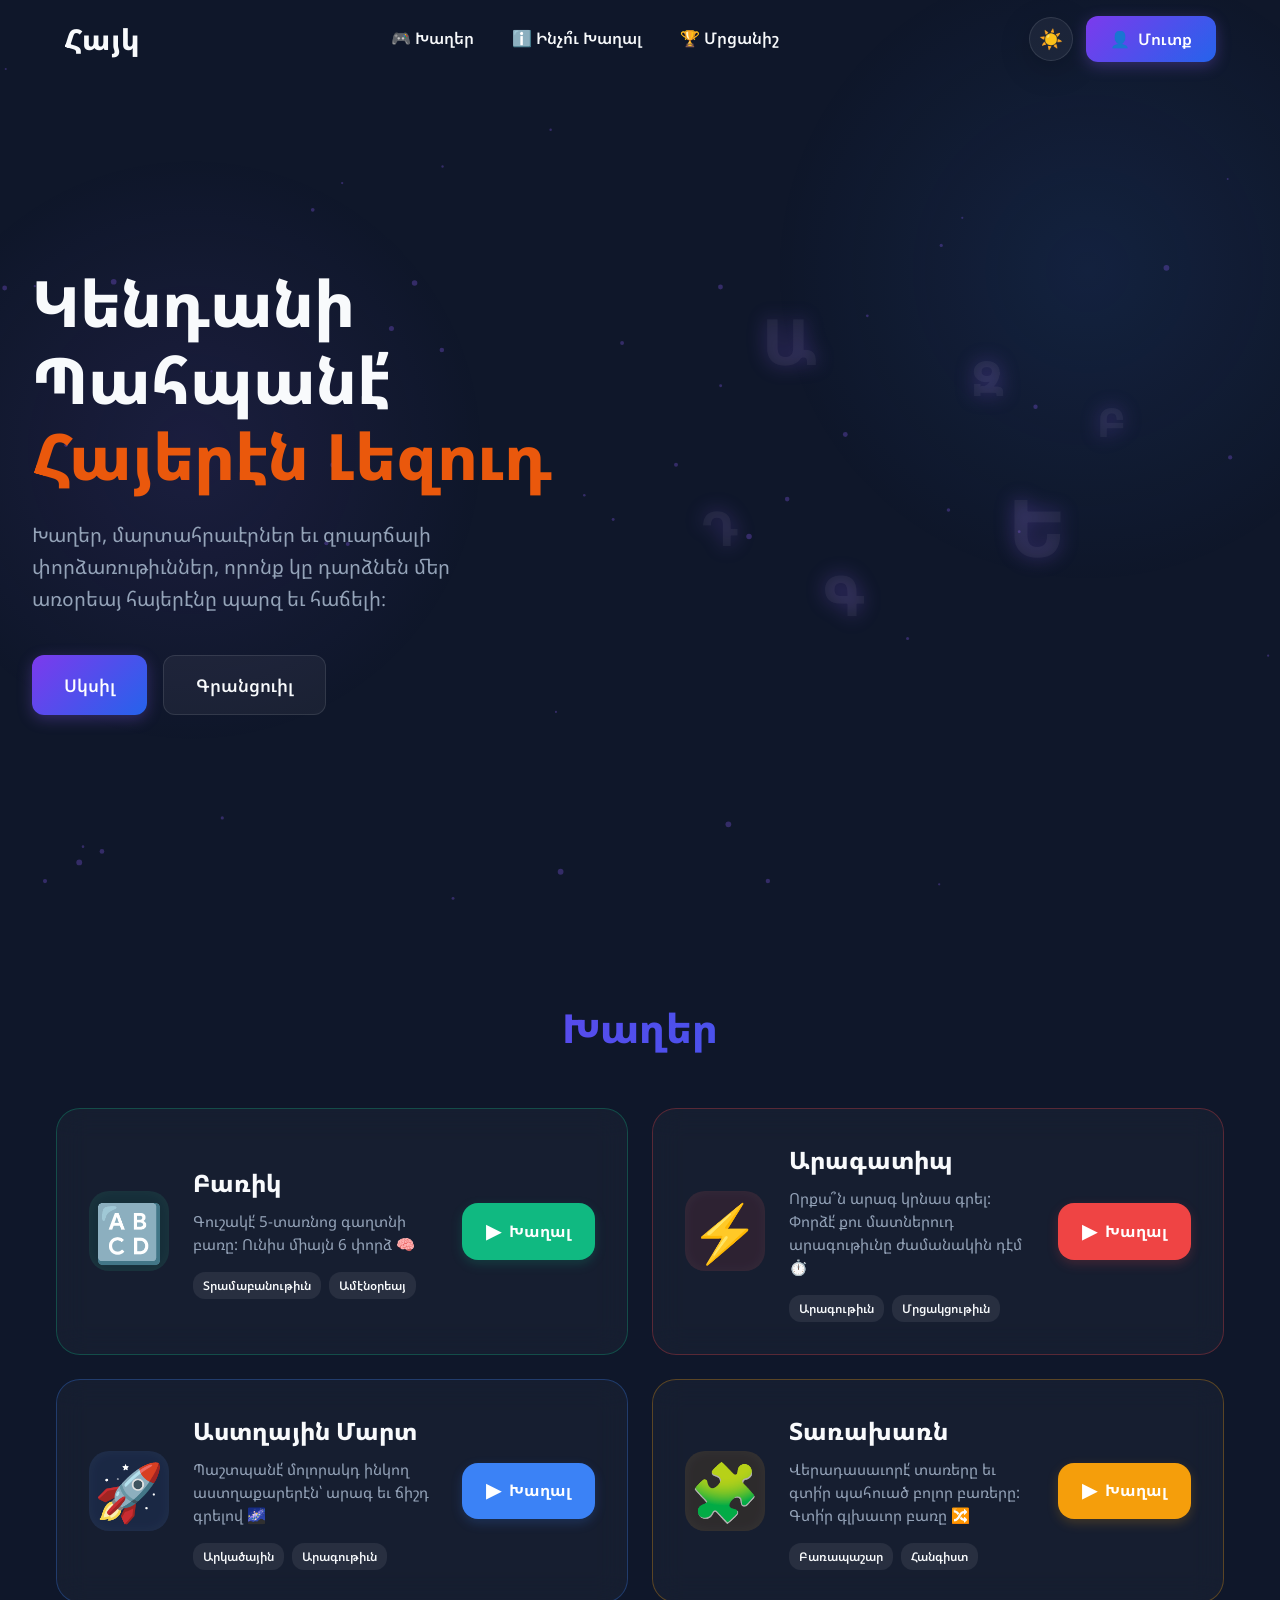
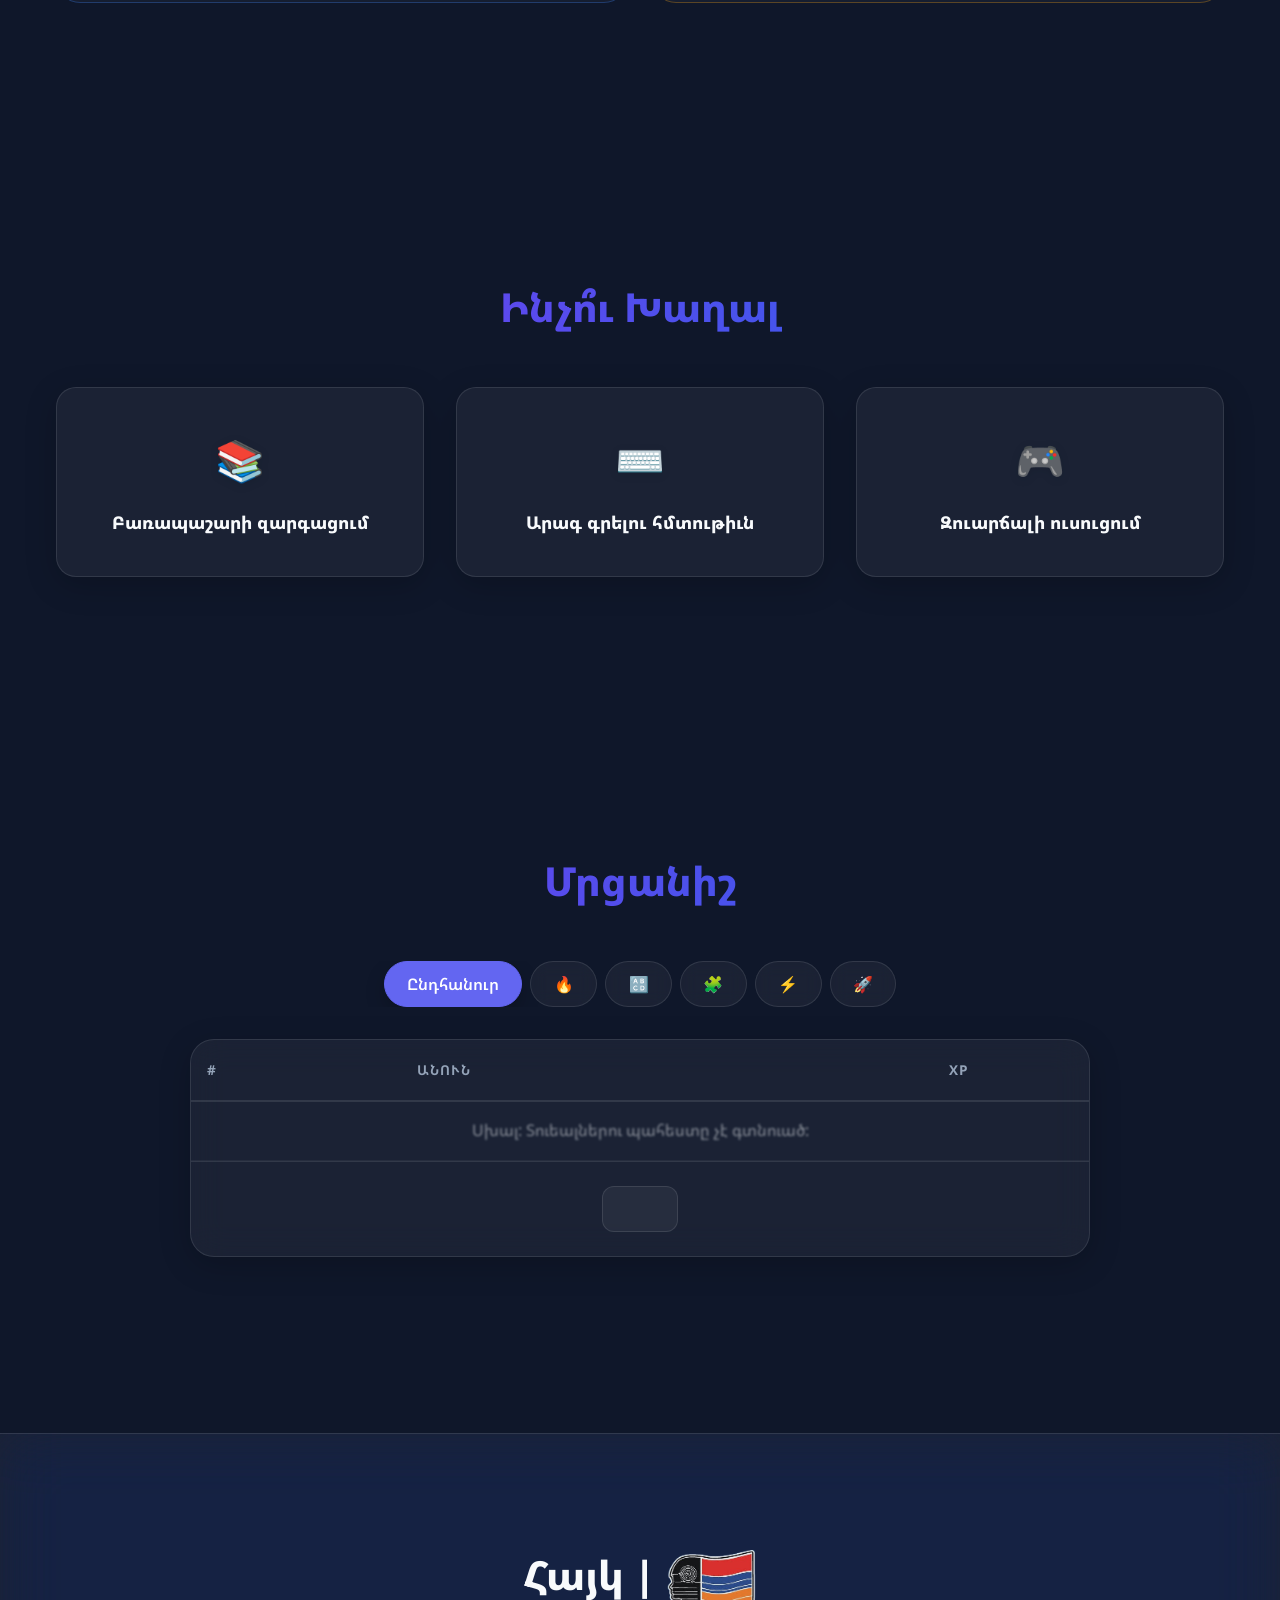
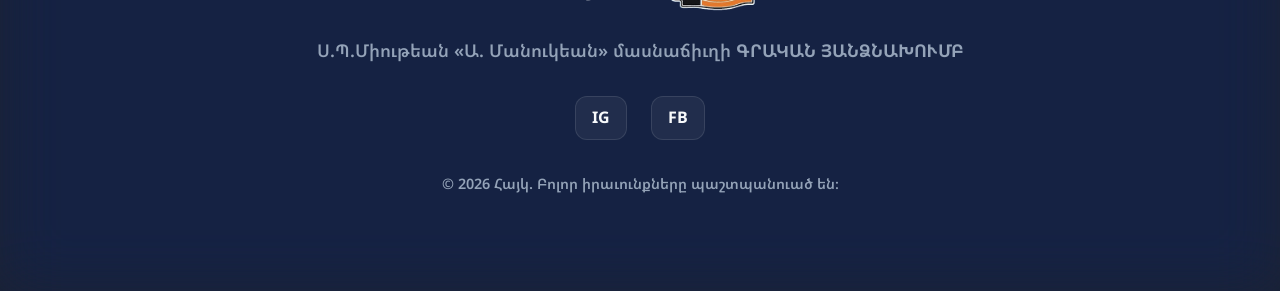
==== commit 78257d75: "Add files via upload" ====
--- a/index.html
+++ b/index.html
@@ -62,7 +62,7 @@
     <!-- Hero Section -->
     <header id="hero" class="hero">
         <div class="hero-content">
-            <h1 class="hero-title">Մեր Լեզուն<br><span>կենդանի պահենք</span></h1>
+            <h1 class="hero-title">Կենդանի Պահպանէ՛<br><span>Հայերէն Լեզուդ</span></h1>
             <p class="hero-subtitle">Խաղեր, մարտահրաւէրներ եւ զուարճալի փորձառութիւններ, որոնք կը դարձնեն մեր առօրեայ հայերէնը պարզ եւ հաճելի։</p>
             <div class="hero-buttons">
                 <a href="#games" class="btn-primary large">Սկսիլ</a>
--- a/css/style.css
+++ b/css/style.css
@@ -28,16 +28,40 @@
     --glass-shadow: 0 8px 32px 0 rgba(0, 0, 0, 0.2);
 }
 
+html, body {
+    overscroll-behavior: none !important;
+    overscroll-behavior-y: none !important;
+    touch-action: manipulation;
+}
+
 * {
     margin: 0;
     padding: 0;
     box-sizing: border-box;
-    -webkit-tap-highlight-color: transparent;
-    -webkit-touch-callout: none; 
-    -webkit-user-select: none;   
-    -moz-user-select: none;      
-    -ms-user-select: none;      
-    user-select: none;
+    -webkit-tap-highlight-color: transparent !important;
+    -webkit-touch-callout: none !important;
+    -webkit-user-select: none !important;
+    -moz-user-select: none !important;
+    -ms-user-select: none !important;
+    user-select: none !important;
+    -ms-overflow-style: none !important;
+    scrollbar-width: none !important;
+    overscroll-behavior: none !important;
+    overscroll-behavior-y: none !important;
+}
+
+*::-webkit-scrollbar {
+    display: none !important;
+    width: 0 !important;
+    height: 0 !important;
+    background: transparent !important;
+}
+
+input, textarea, [contenteditable="true"] {
+    -webkit-user-select: text !important;
+    -moz-user-select: text !important;
+    -ms-user-select: text !important;
+    user-select: text !important;
 }
 
 html {
@@ -2005,4 +2029,4 @@
 
 #lovable-badge {
     display: none !important;
-}
+}
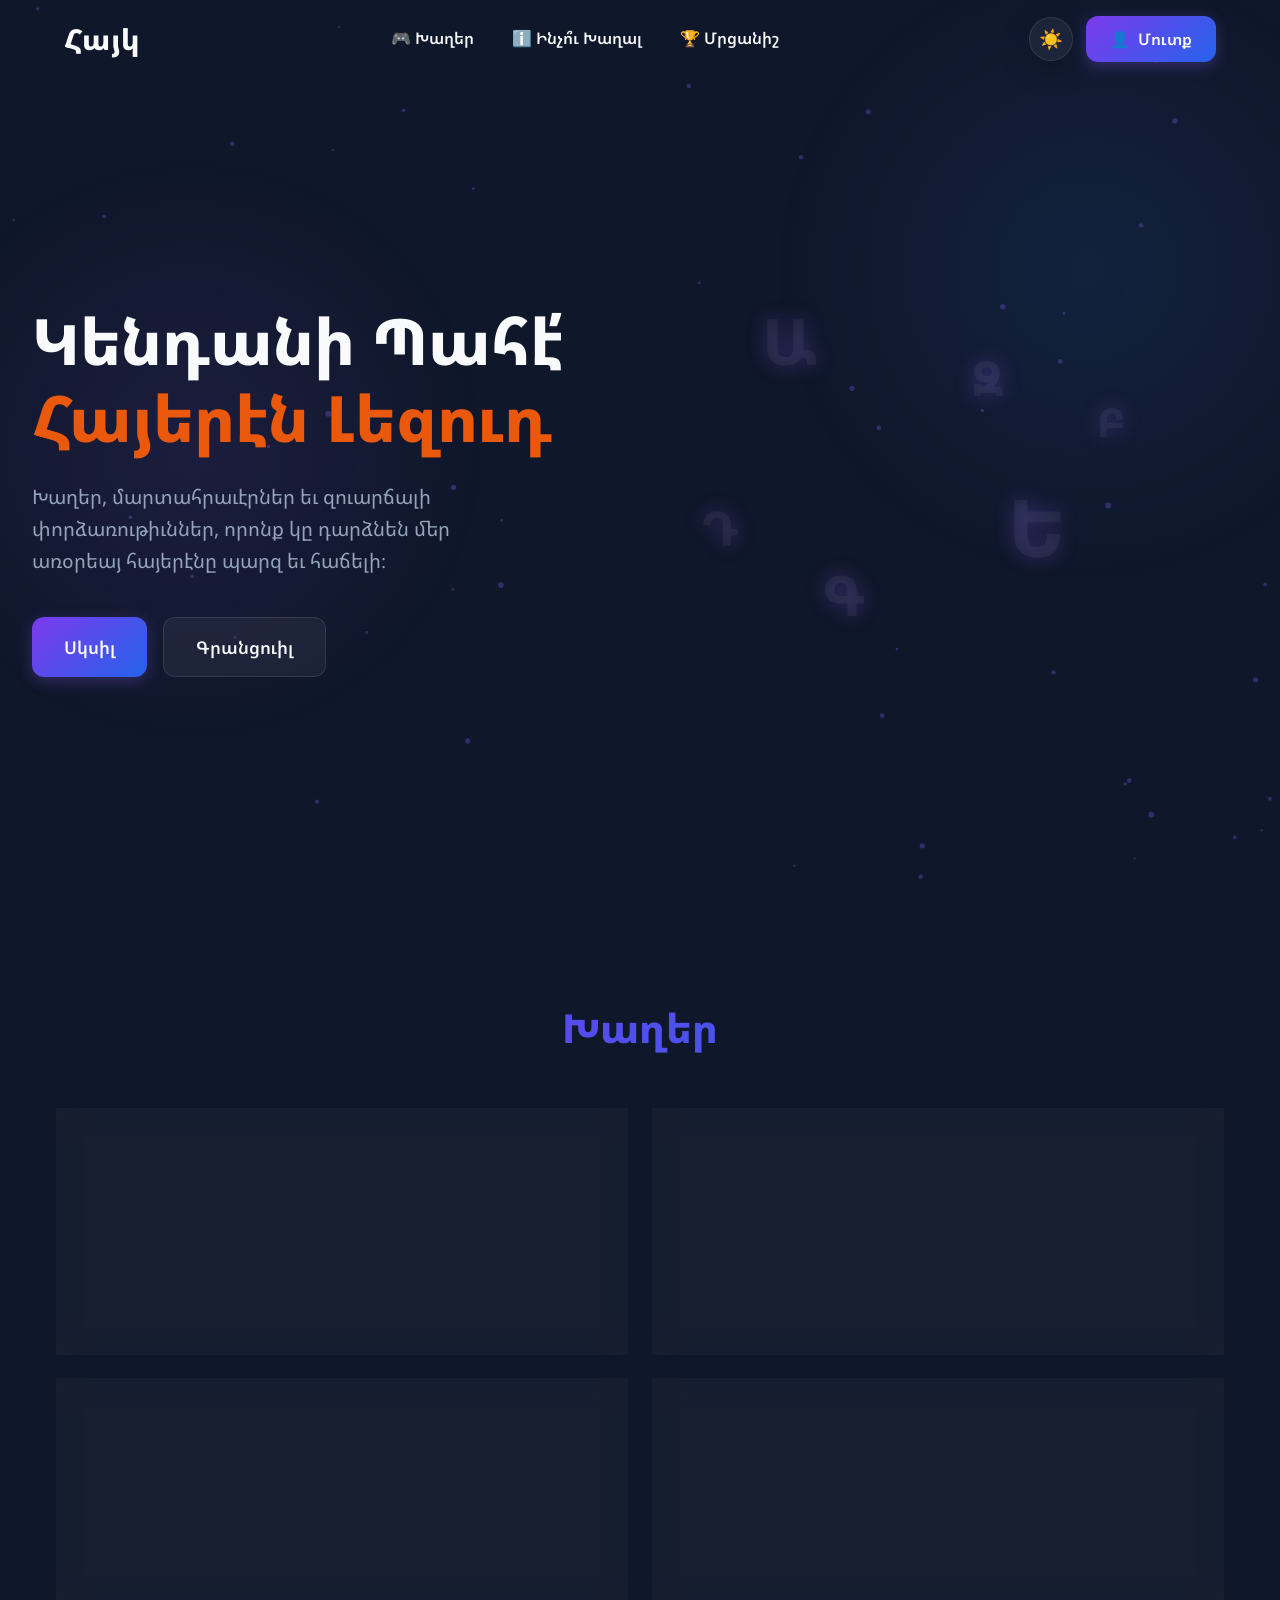
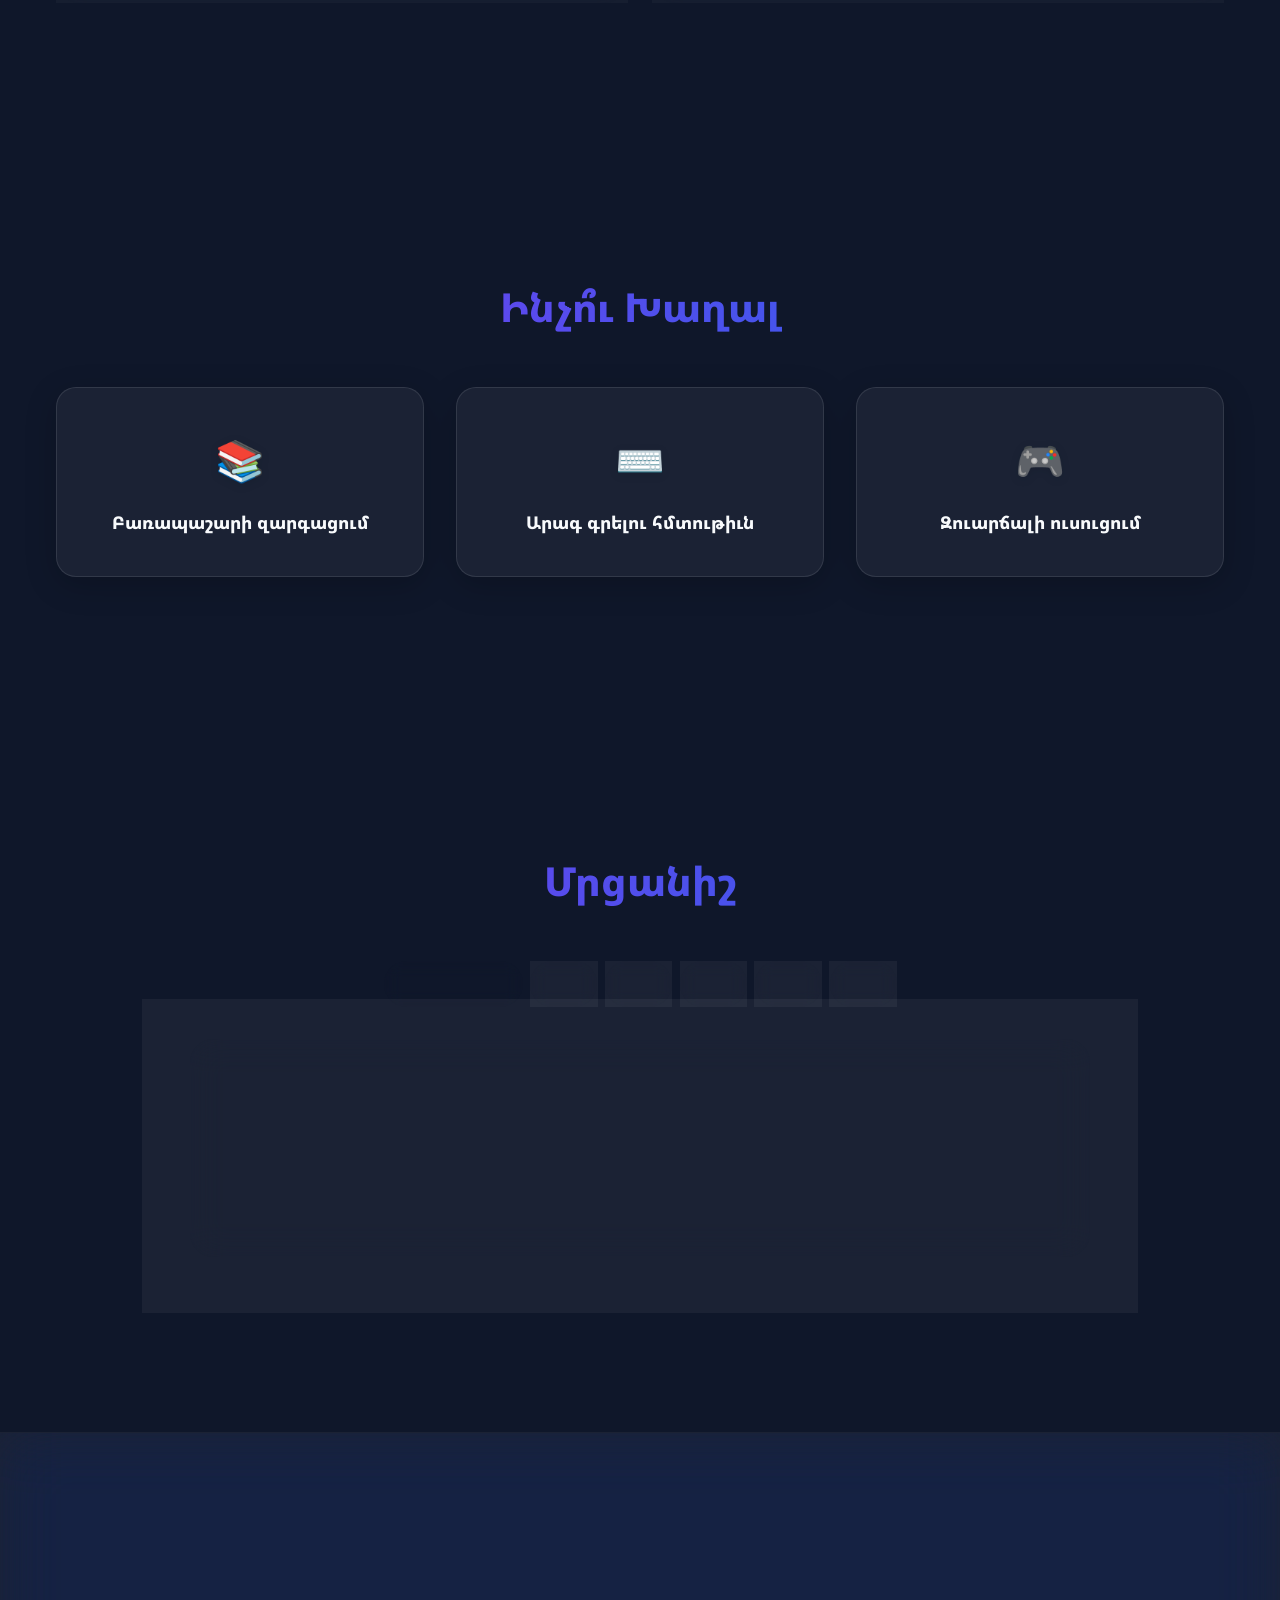
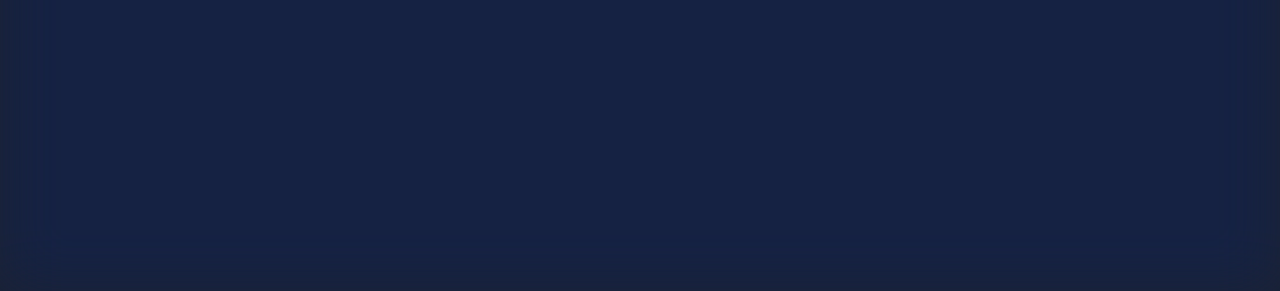
==== commit 5c9d4ee1: "Update index.html" ====
--- a/index.html
+++ b/index.html
@@ -62,7 +62,7 @@
     <!-- Hero Section -->
     <header id="hero" class="hero">
         <div class="hero-content">
-            <h1 class="hero-title">Կենդանի Պահպանէ՛<br><span>Հայերէն Լեզուդ</span></h1>
+            <h1 class="hero-title">Կենդանի Պահէ՛<br><span>Հայերէն Լեզուդ</span></h1>
             <p class="hero-subtitle">Խաղեր, մարտահրաւէրներ եւ զուարճալի փորձառութիւններ, որոնք կը դարձնեն մեր առօրեայ հայերէնը պարզ եւ հաճելի։</p>
             <div class="hero-buttons">
                 <a href="#games" class="btn-primary large">Սկսիլ</a>
@@ -366,4 +366,4 @@
     <script src="js/app.js"></script>
 </body>
 
-</html>+</html>
--- a/css/style.css
+++ b/css/style.css
@@ -26,12 +26,6 @@
     --glass-bg: rgba(255, 255, 255, 0.05);
     --glass-border: rgba(255, 255, 255, 0.1);
     --glass-shadow: 0 8px 32px 0 rgba(0, 0, 0, 0.2);
-}
-
-html, body {
-    overscroll-behavior: none !important;
-    overscroll-behavior-y: none !important;
-    touch-action: manipulation;
 }
 
 * {
@@ -46,8 +40,6 @@
     user-select: none !important;
     -ms-overflow-style: none !important;
     scrollbar-width: none !important;
-    overscroll-behavior: none !important;
-    overscroll-behavior-y: none !important;
 }
 
 *::-webkit-scrollbar {
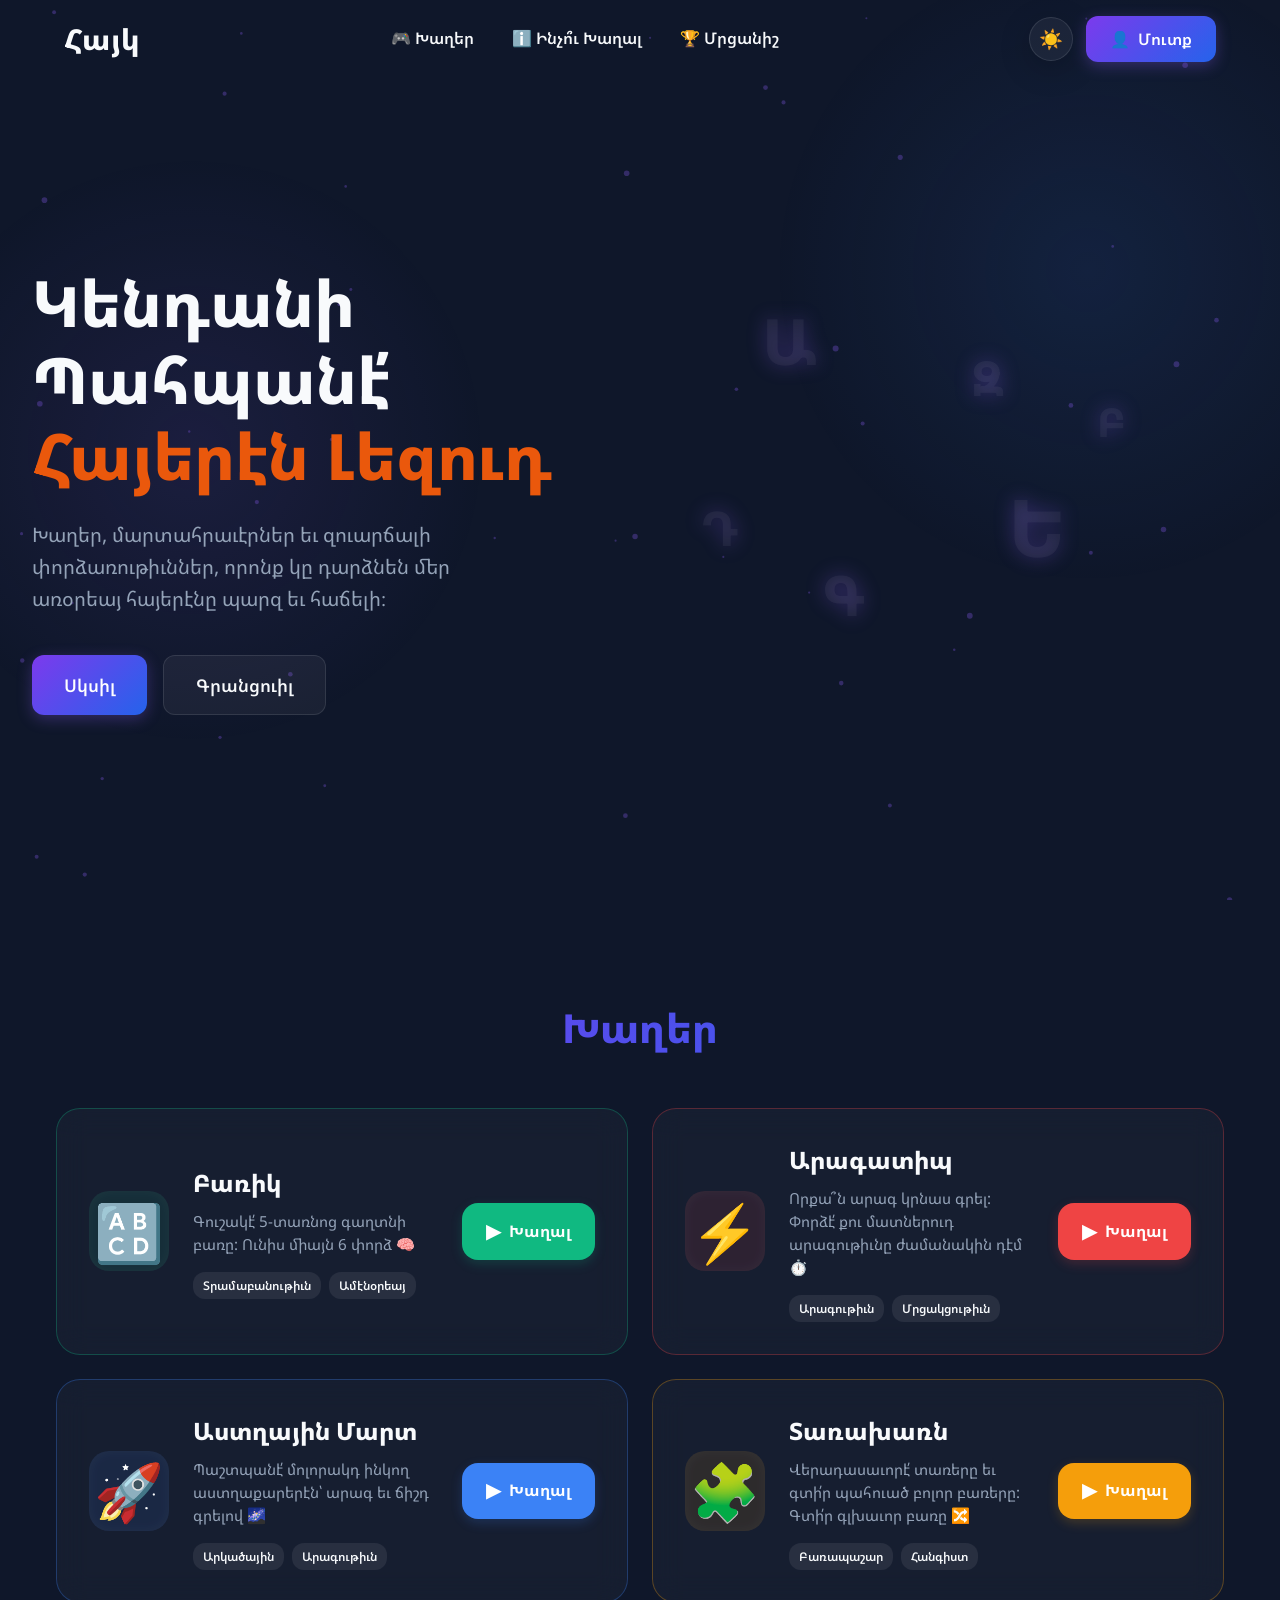
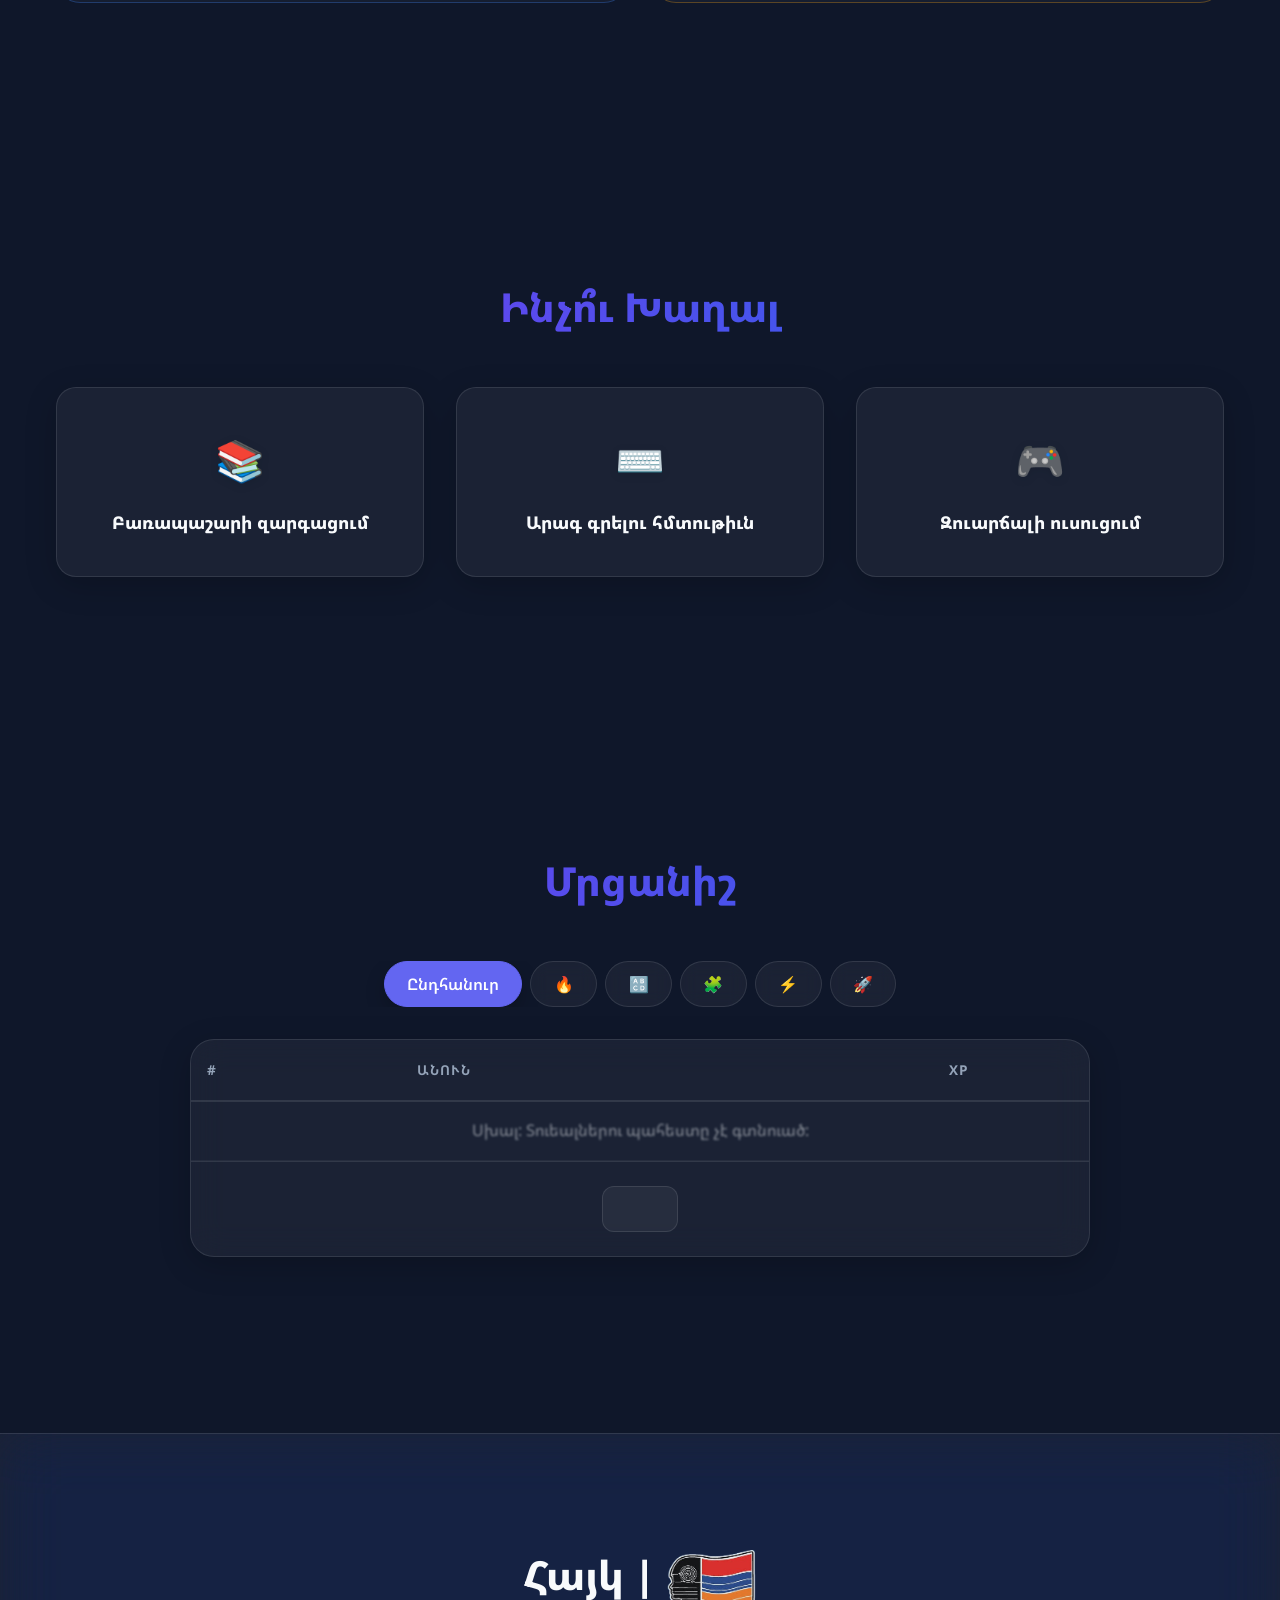
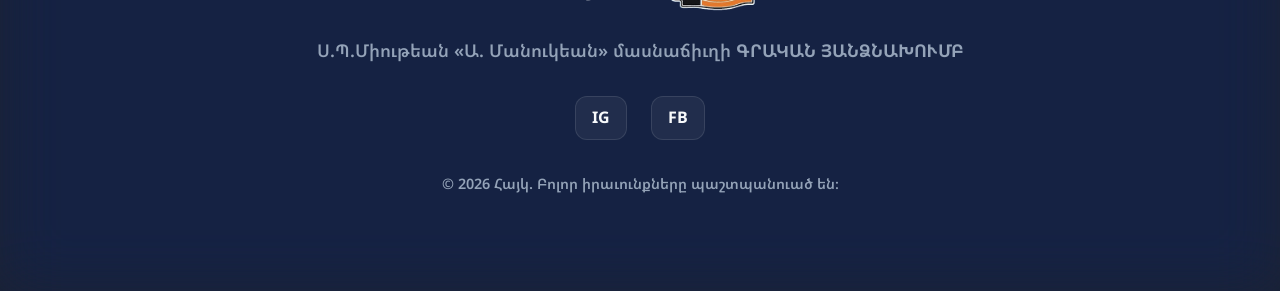
==== commit d41dc2cb: "Add files via upload" ====
--- a/index.html
+++ b/index.html
@@ -62,7 +62,7 @@
     <!-- Hero Section -->
     <header id="hero" class="hero">
         <div class="hero-content">
-            <h1 class="hero-title">Կենդանի Պահէ՛<br><span>Հայերէն Լեզուդ</span></h1>
+            <h1 class="hero-title">Կենդանի Պահպանէ՛<br><span>Հայերէն Լեզուդ</span></h1>
             <p class="hero-subtitle">Խաղեր, մարտահրաւէրներ եւ զուարճալի փորձառութիւններ, որոնք կը դարձնեն մեր առօրեայ հայերէնը պարզ եւ հաճելի։</p>
             <div class="hero-buttons">
                 <a href="#games" class="btn-primary large">Սկսիլ</a>
@@ -366,4 +366,4 @@
     <script src="js/app.js"></script>
 </body>
 
-</html>
+</html>
--- a/css/style.css
+++ b/css/style.css
@@ -1,4 +1,5 @@
 /* css/style.css */
+@import 'shared.css';
 @import url('https://fonts.googleapis.com/css2?family=Noto+Sans+Armenian:wght@300;400;600;800&family=Outfit:wght@400;600;700;800&display=swap');
 
 :root {
@@ -22,34 +23,26 @@
     --bg-darker: #0f172a;
     --text-light: #f8fafc;
     --text-muted: #94a3b8;
+    --accent: #ea580c;
 
     --glass-bg: rgba(255, 255, 255, 0.05);
     --glass-border: rgba(255, 255, 255, 0.1);
     --glass-shadow: 0 8px 32px 0 rgba(0, 0, 0, 0.2);
 }
 
-* {
+*, *::before, *::after, html, body {
     margin: 0;
     padding: 0;
     box-sizing: border-box;
-    -webkit-tap-highlight-color: transparent !important;
+    -webkit-tap-highlight-color: transparent;
     -webkit-touch-callout: none !important;
     -webkit-user-select: none !important;
     -moz-user-select: none !important;
     -ms-user-select: none !important;
     user-select: none !important;
-    -ms-overflow-style: none !important;
-    scrollbar-width: none !important;
-}
-
-*::-webkit-scrollbar {
-    display: none !important;
-    width: 0 !important;
-    height: 0 !important;
-    background: transparent !important;
-}
-
-input, textarea, [contenteditable="true"] {
+}
+
+input, textarea {
     -webkit-user-select: text !important;
     -moz-user-select: text !important;
     -ms-user-select: text !important;
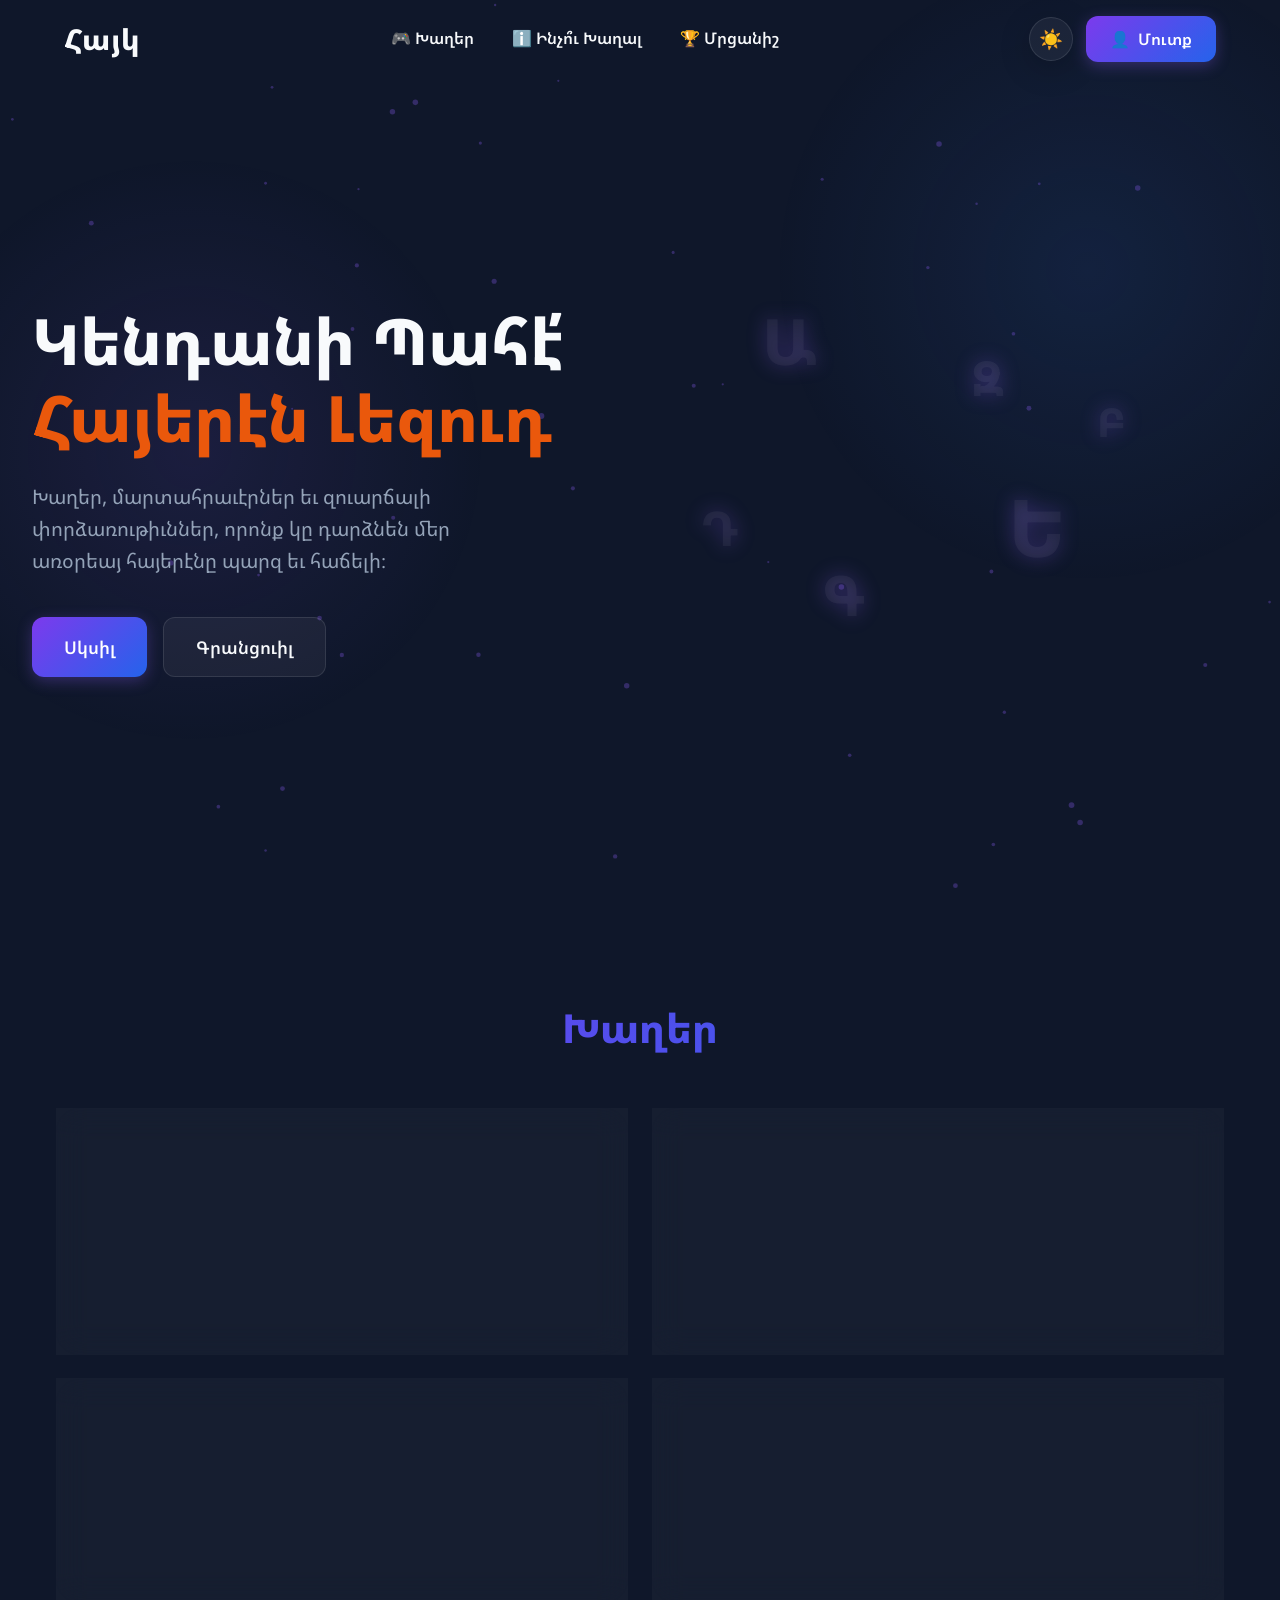
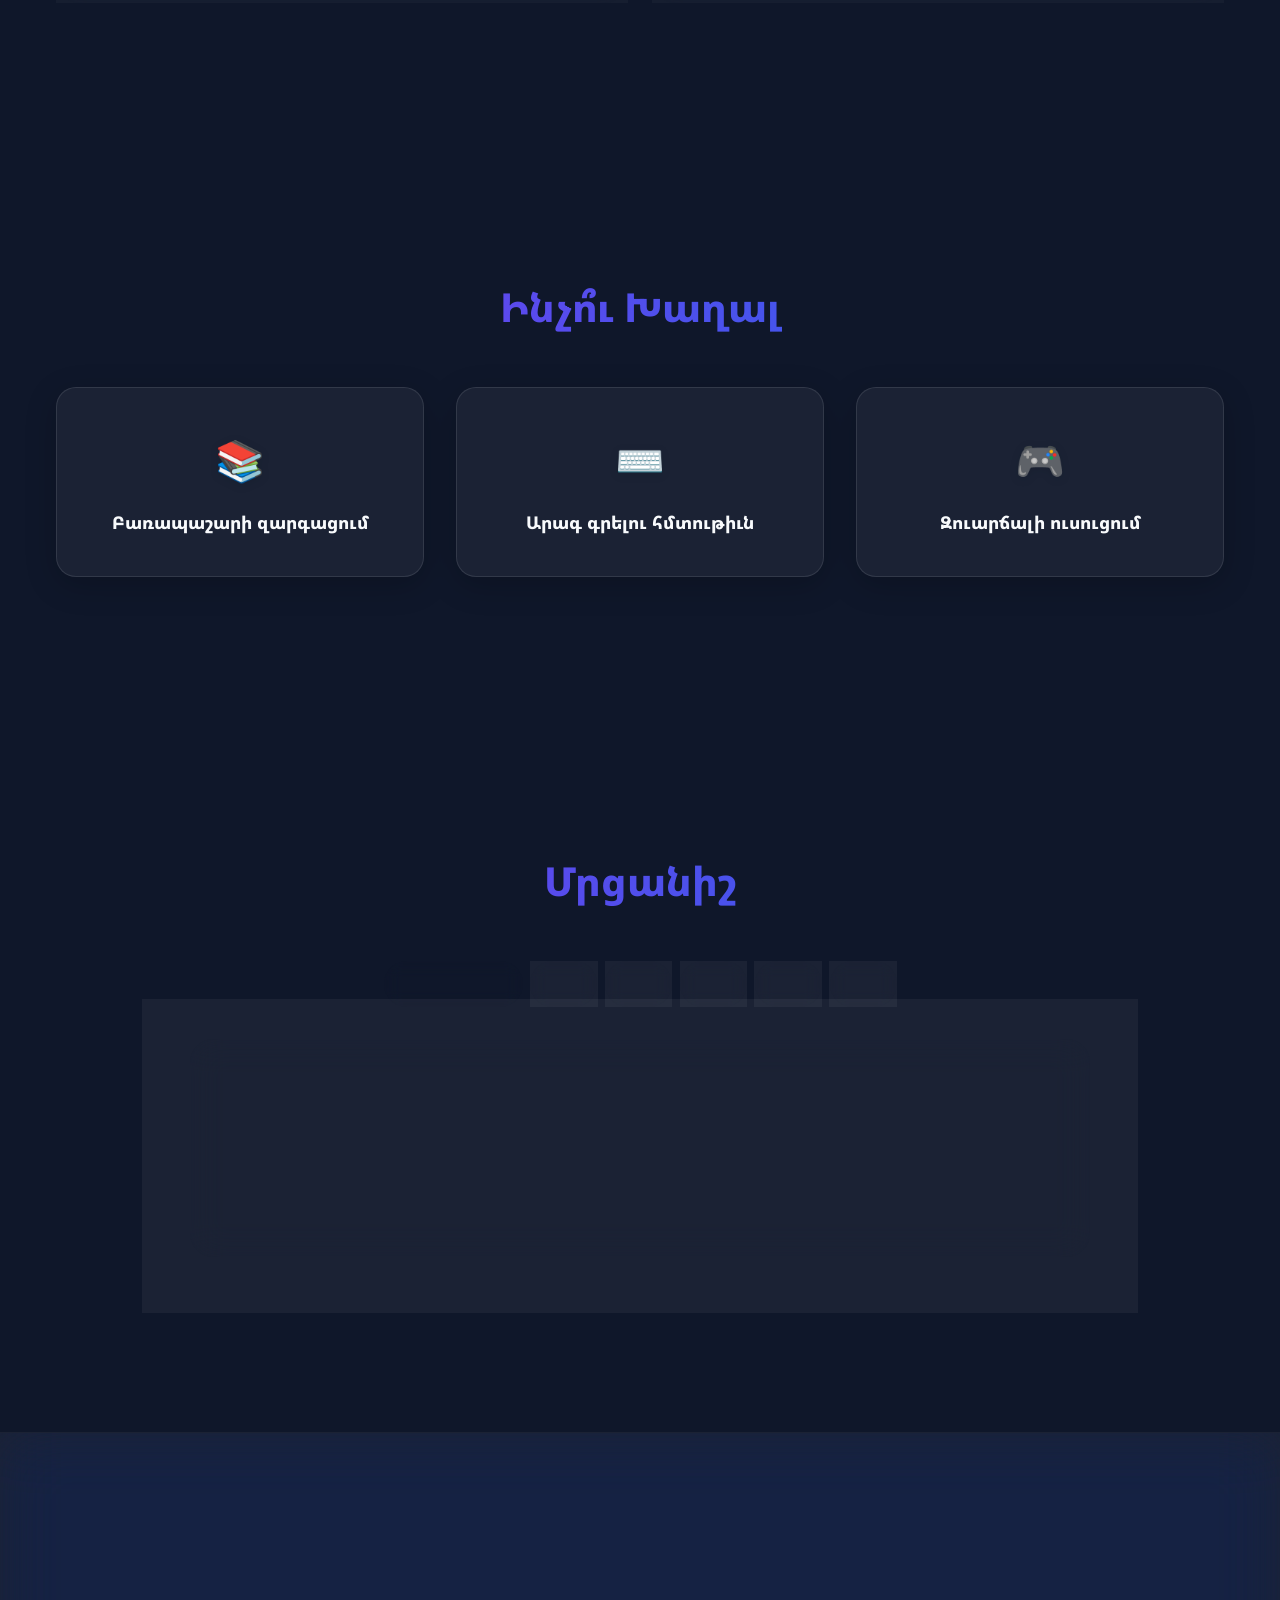
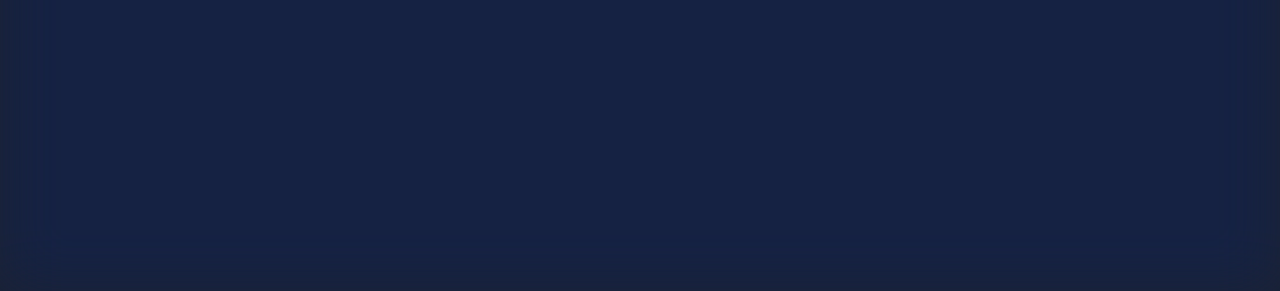
==== commit 9c1461d9: "Update index.html" ====
--- a/index.html
+++ b/index.html
@@ -62,7 +62,7 @@
     <!-- Hero Section -->
     <header id="hero" class="hero">
         <div class="hero-content">
-            <h1 class="hero-title">Կենդանի Պահպանէ՛<br><span>Հայերէն Լեզուդ</span></h1>
+            <h1 class="hero-title">Կենդանի Պահէ՛<br><span>Հայերէն Լեզուդ</span></h1>
             <p class="hero-subtitle">Խաղեր, մարտահրաւէրներ եւ զուարճալի փորձառութիւններ, որոնք կը դարձնեն մեր առօրեայ հայերէնը պարզ եւ հաճելի։</p>
             <div class="hero-buttons">
                 <a href="#games" class="btn-primary large">Սկսիլ</a>
@@ -366,4 +366,4 @@
     <script src="js/app.js"></script>
 </body>
 
-</html>+</html>
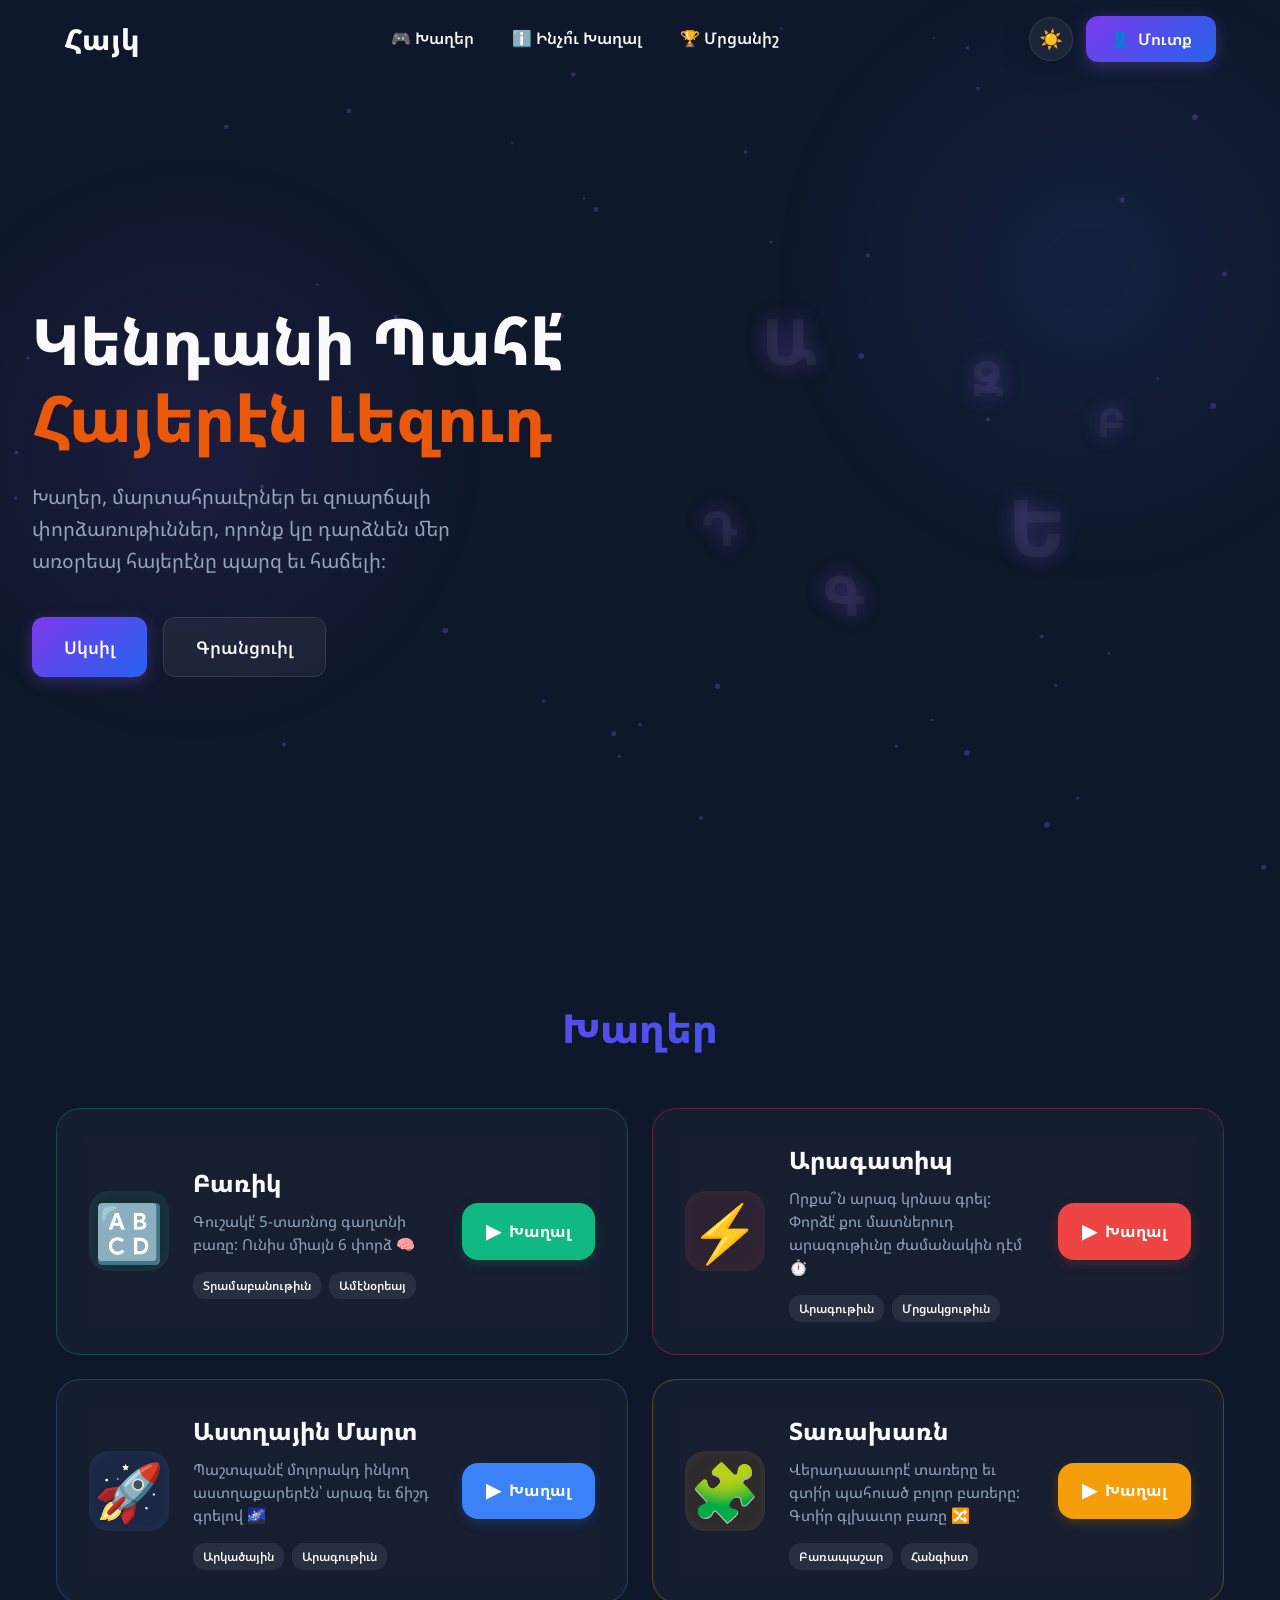
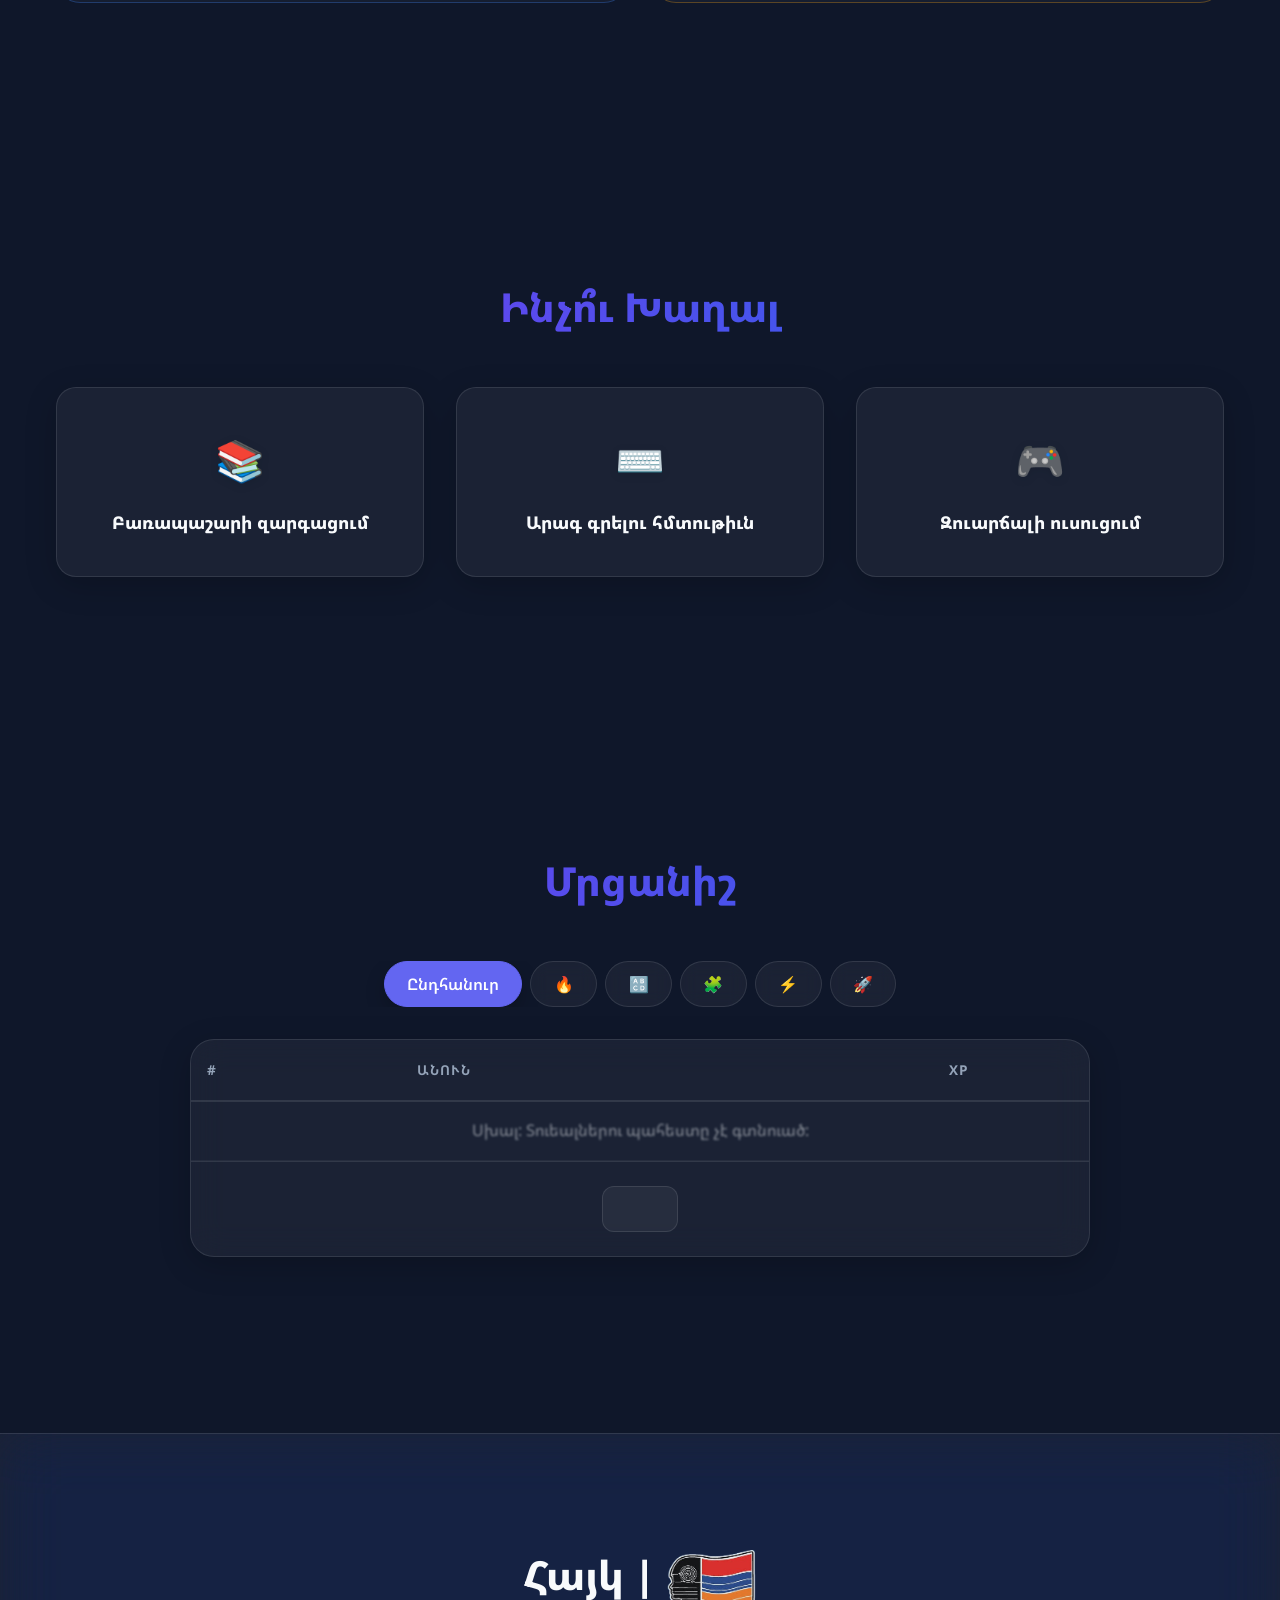
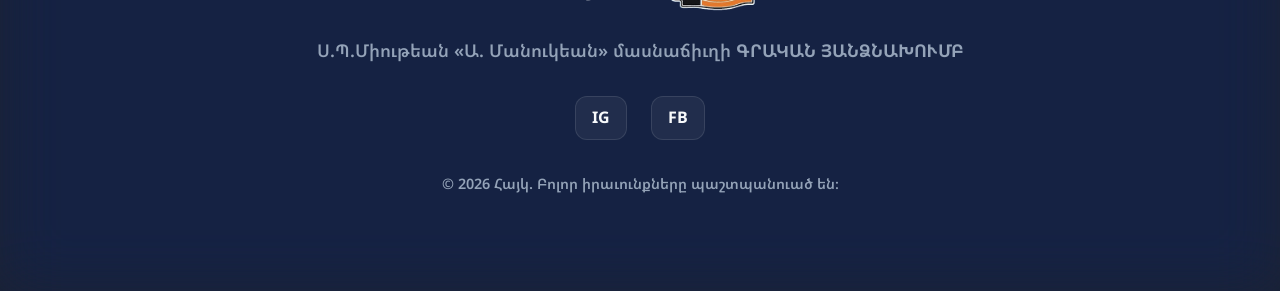
==== commit efc5909a: "Add files via upload" ====
--- a/index.html
+++ b/index.html
@@ -9,6 +9,7 @@
     <link href="https://fonts.googleapis.com/css2?family=Noto+Sans+Armenian:wght@300;400;600;800&display=swap"
         rel="stylesheet">
     <link rel="stylesheet" href="css/style.css">
+    <link rel="stylesheet" href="css/messaging.css">
     <!-- PWA -->
     <link rel="manifest" href="manifest.json">
     <meta name="theme-color" content="#8b5cf6">
@@ -364,6 +365,7 @@
 
     <script src="js/api.js"></script>
     <script src="js/app.js"></script>
+    <script src="js/messaging.js"></script>
 </body>
 
-</html>
+</html>
--- a/css/messaging.css
+++ b/css/messaging.css
@@ -0,0 +1,218 @@
+#messaging-root [hidden] {
+    display: none !important;
+}
+
+.message-launcher {
+    position: fixed;
+    right: max(18px, env(safe-area-inset-right));
+    bottom: max(18px, env(safe-area-inset-bottom));
+    z-index: 10000;
+}
+
+.message-launch-button,
+.message-primary-button,
+.message-close-button {
+    border: 0;
+    font: inherit;
+    cursor: pointer;
+}
+
+.message-launch-button,
+.message-primary-button {
+    display: inline-flex;
+    align-items: center;
+    justify-content: center;
+    gap: 10px;
+    min-height: 48px;
+    padding: 0 20px;
+    border-radius: 8px;
+    background: #087f5b;
+    color: #fff;
+    font-weight: 700;
+    box-shadow: 0 8px 24px rgba(0, 0, 0, 0.2);
+    transition: background 160ms ease, transform 160ms ease;
+}
+
+.message-launch-button:hover,
+.message-primary-button:hover:not(:disabled) {
+    background: #066b4d;
+    transform: translateY(-1px);
+}
+
+.message-backdrop {
+    position: fixed;
+    inset: 0;
+    z-index: 12000;
+    display: grid;
+    place-items: center;
+    overflow-y: auto;
+    padding: 20px;
+    background: rgba(7, 20, 17, 0.72);
+    backdrop-filter: blur(8px);
+    animation: message-fade-in 180ms ease-out both;
+}
+
+.message-dialog {
+    width: min(100%, 480px);
+    max-height: min(90vh, 760px);
+    overflow-y: auto;
+    padding: clamp(24px, 6vw, 36px);
+    border: 1px solid #d6e6df;
+    border-radius: 12px;
+    background: #f8fcfa;
+    color: #14251f;
+    box-shadow: 0 24px 80px rgba(0, 0, 0, 0.35);
+    animation: message-rise-in 220ms ease-out both;
+}
+
+.dark-mode .message-dialog {
+    border-color: #315347;
+    background: #14251f;
+    color: #f1f7f4;
+}
+
+.message-eyebrow {
+    margin: 0 0 8px;
+    color: #087f5b;
+    font-size: 0.78rem;
+    font-weight: 800;
+    text-transform: uppercase;
+}
+
+.message-dialog h2 {
+    margin: 0;
+    font-size: 1.45rem;
+    line-height: 1.3;
+}
+
+.message-body {
+    margin: 20px 0 28px;
+    overflow-wrap: anywhere;
+    white-space: pre-wrap;
+    line-height: 1.75;
+}
+
+.message-dialog-heading {
+    display: flex;
+    align-items: flex-start;
+    justify-content: space-between;
+    gap: 16px;
+    margin-bottom: 22px;
+}
+
+.message-close-button {
+    display: grid;
+    flex: 0 0 40px;
+    width: 40px;
+    aspect-ratio: 1;
+    place-items: center;
+    border-radius: 8px;
+    background: transparent;
+    color: inherit;
+    font-size: 1.6rem;
+}
+
+.message-close-button:hover {
+    background: rgba(8, 127, 91, 0.12);
+}
+
+#message-compose-form {
+    display: grid;
+    gap: 10px;
+}
+
+#message-compose-form label {
+    margin-top: 8px;
+    font-size: 0.9rem;
+    font-weight: 700;
+}
+
+#message-compose-form select,
+#message-compose-form textarea {
+    width: 100%;
+    min-height: 46px;
+    padding: 11px 12px;
+    border: 1px solid #b9ccc3;
+    border-radius: 6px;
+    background: #fff;
+    color: #14251f;
+    font: inherit;
+    user-select: text;
+}
+
+#message-compose-form textarea {
+    min-height: 140px;
+    resize: vertical;
+}
+
+.dark-mode #message-compose-form select,
+.dark-mode #message-compose-form textarea {
+    border-color: #49665b;
+    background: #0d1b16;
+    color: #f1f7f4;
+}
+
+#message-compose-form select:focus,
+#message-compose-form textarea:focus,
+.message-launch-button:focus-visible,
+.message-primary-button:focus-visible,
+.message-close-button:focus-visible {
+    outline: 3px solid #55d6a4;
+    outline-offset: 2px;
+}
+
+.message-primary-button {
+    width: 100%;
+    margin-top: 4px;
+}
+
+.message-primary-button:disabled {
+    cursor: wait;
+    opacity: 0.65;
+}
+
+.message-status {
+    min-height: 1.4em;
+    margin: 0;
+    color: #b42318;
+    font-size: 0.88rem;
+}
+
+@keyframes message-fade-in {
+    from { opacity: 0; }
+    to { opacity: 1; }
+}
+
+@keyframes message-rise-in {
+    from { opacity: 0; transform: translateY(12px); }
+    to { opacity: 1; transform: translateY(0); }
+}
+
+@media (max-width: 480px) {
+    .message-launch-button {
+        min-height: 44px;
+        padding: 0 14px;
+    }
+
+    .message-backdrop {
+        align-items: end;
+        padding: 12px;
+    }
+
+    .message-dialog {
+        max-height: 88vh;
+        padding: 24px 20px;
+    }
+}
+
+@media (prefers-reduced-motion: reduce) {
+    .message-backdrop,
+    .message-dialog {
+        animation: none;
+    }
+
+    .message-launch-button,
+    .message-primary-button {
+        transition: none;
+    }
+}
